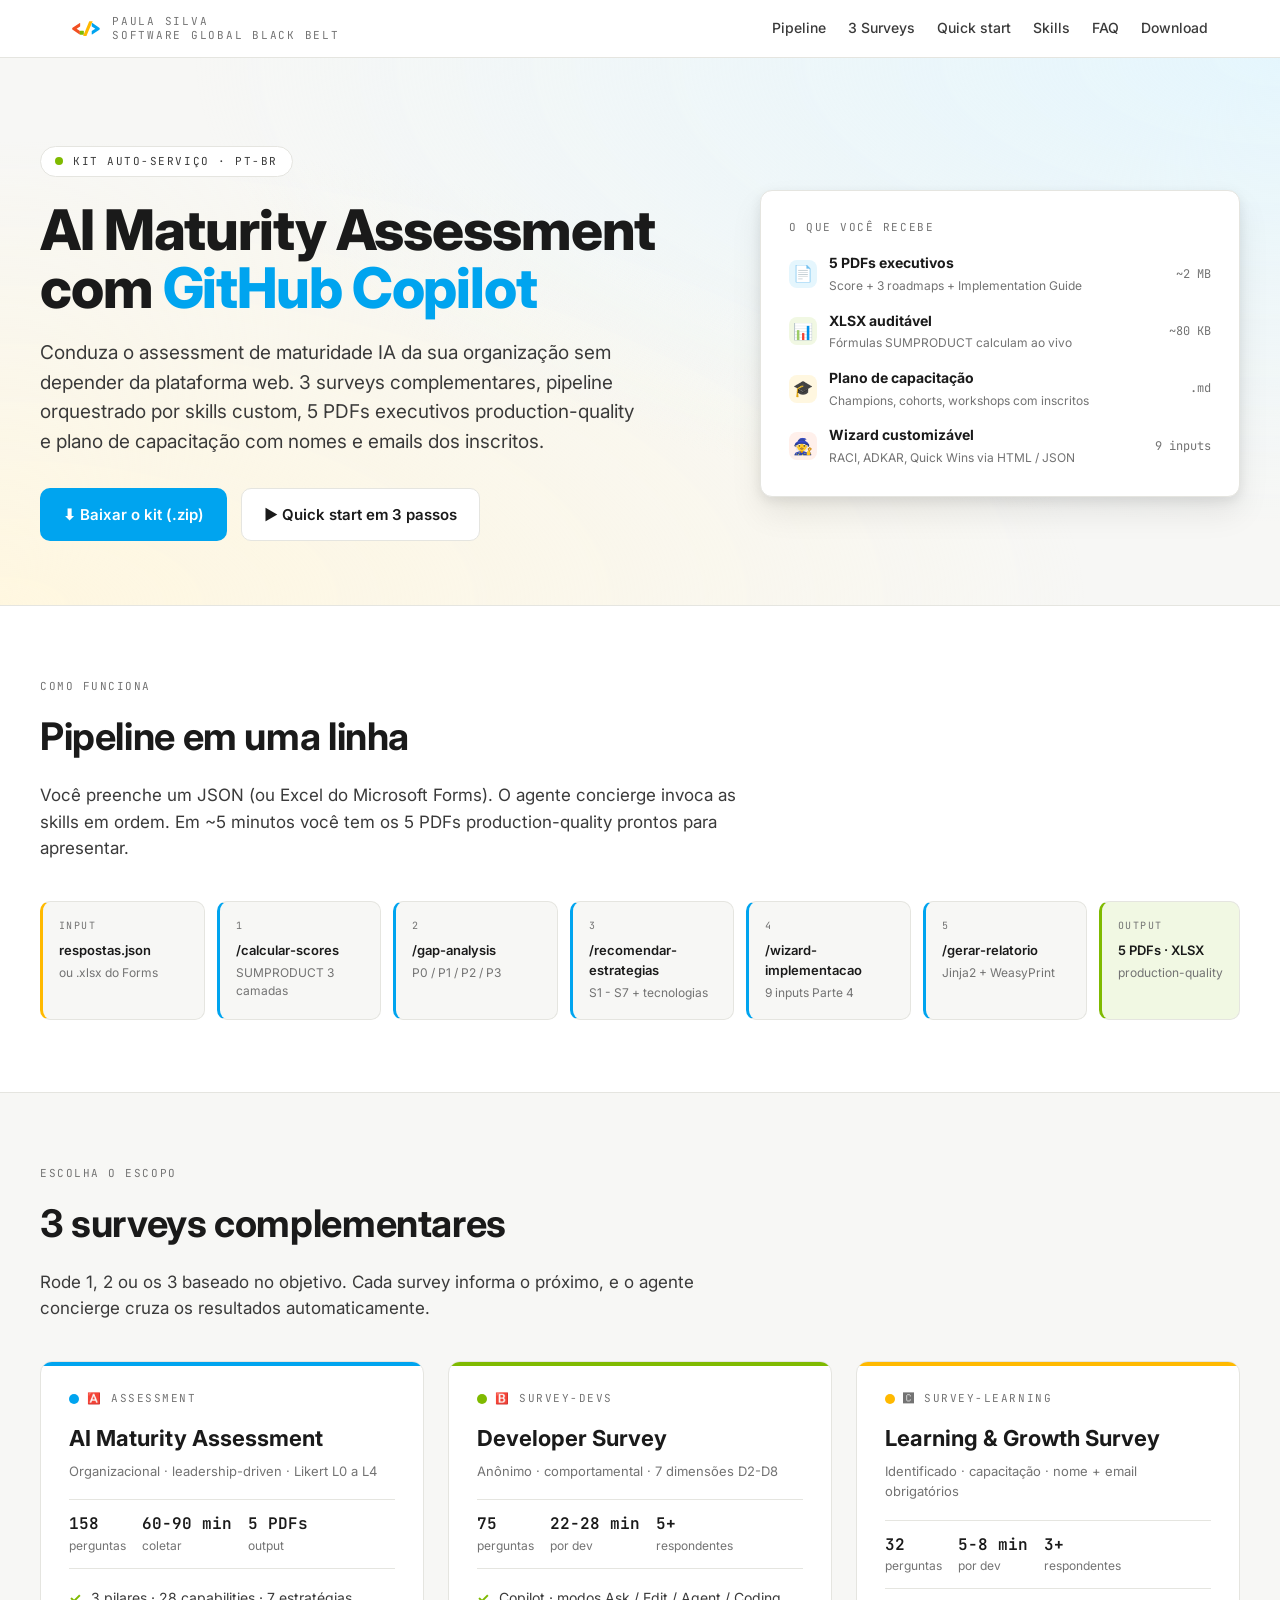
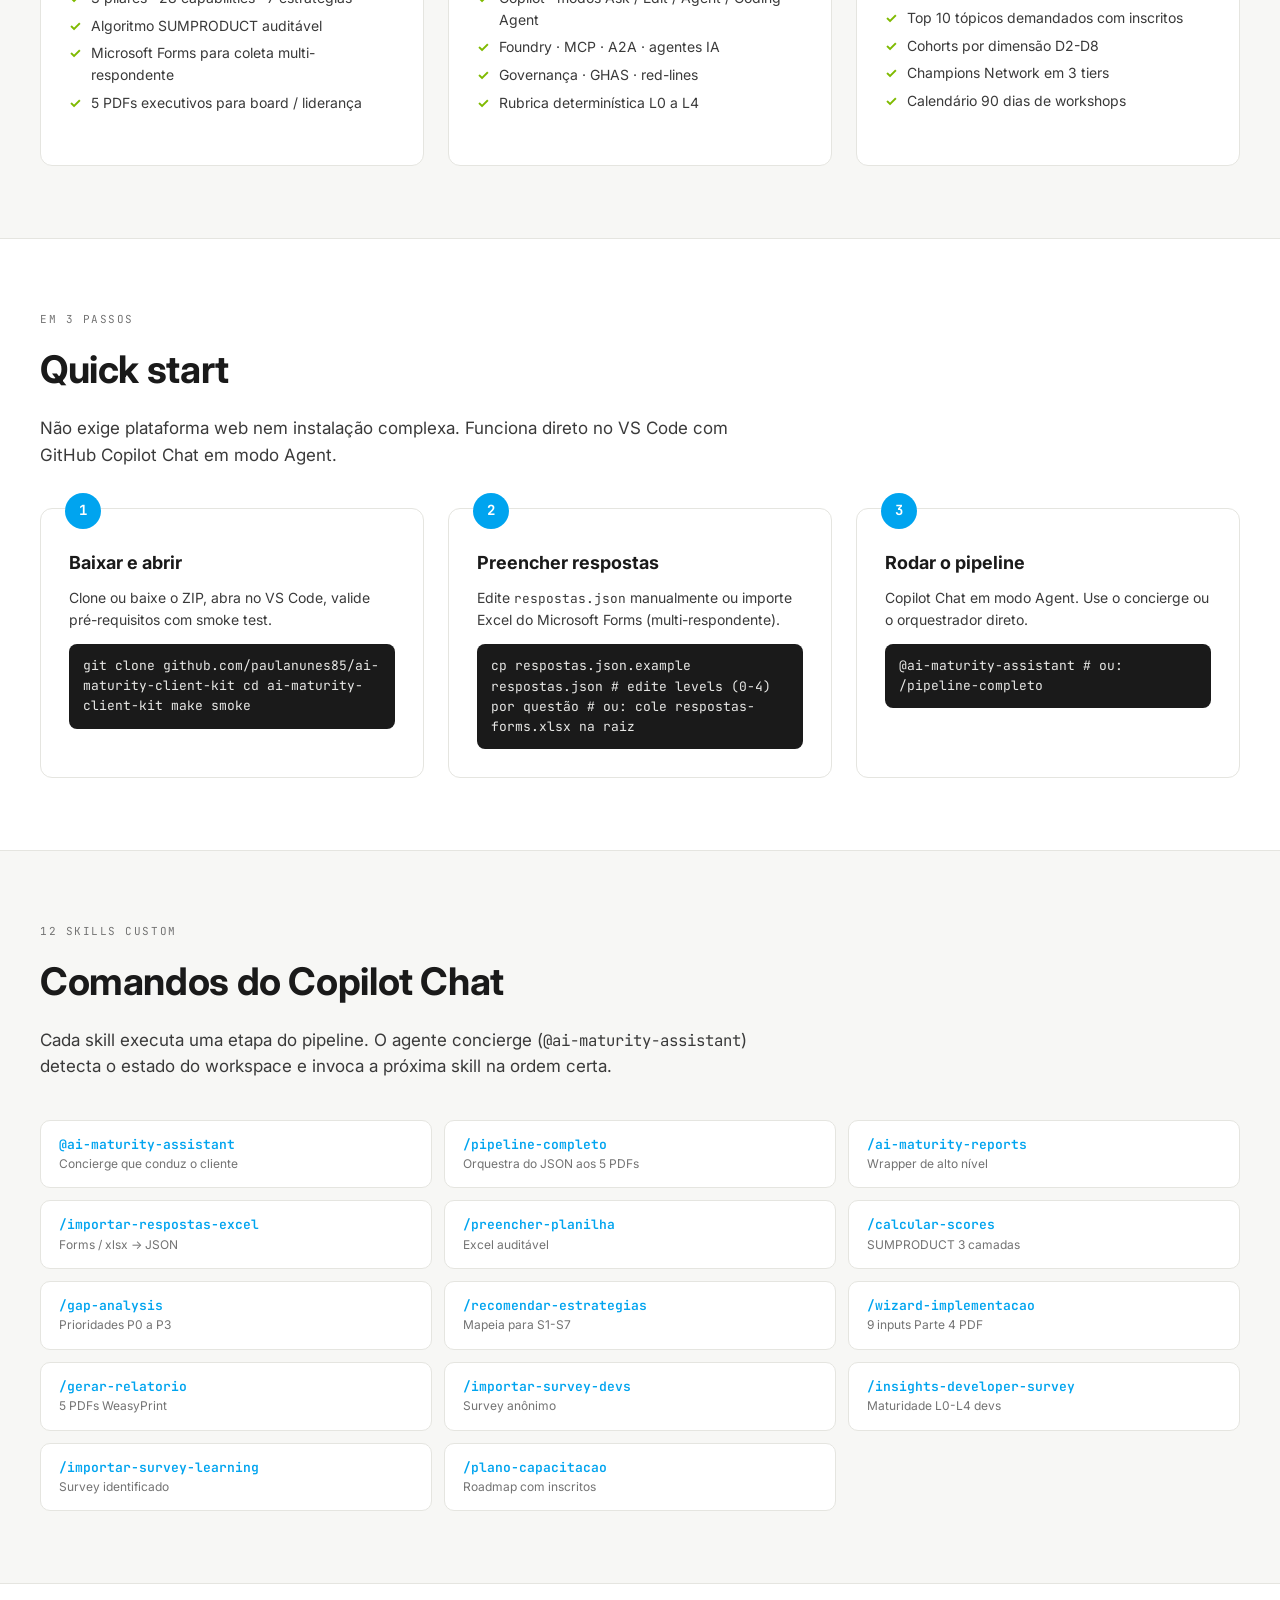
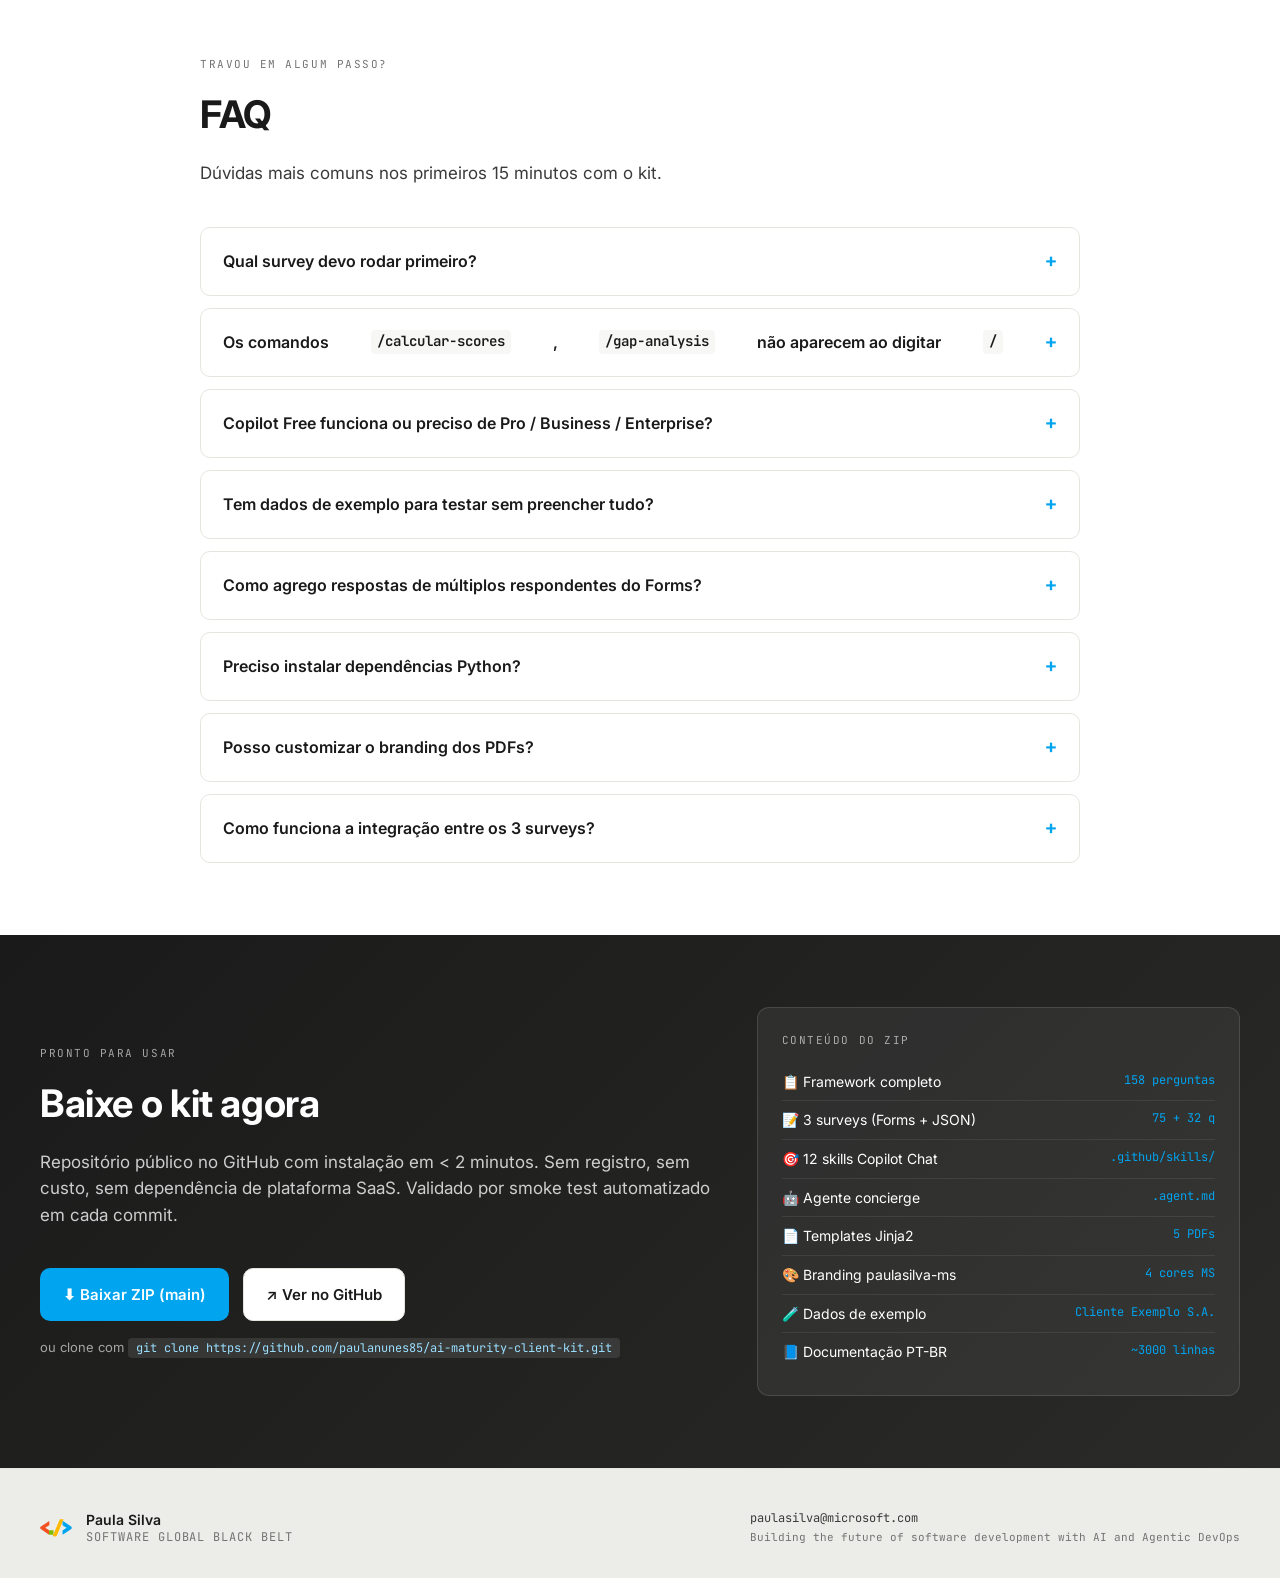
==== docs/index.html @ ff049398 "Add styles for the AI Maturity Assessment mini-site using Microsoft color palette" ====
<!DOCTYPE html>
<html lang="pt-BR">
<head>
<meta charset="UTF-8">
<meta name="viewport" content="width=device-width, initial-scale=1.0">
<title>Kit AI Maturity Assessment · Paula Silva</title>
<meta name="description" content="Kit auto-serviço para conduzir o AI Maturity Assessment com GitHub Copilot. 3 surveys complementares, 5 PDFs production-quality, plano de capacitação personalizado.">
<link rel="preconnect" href="https://fonts.googleapis.com">
<link rel="preconnect" href="https://fonts.gstatic.com" crossorigin>
<link href="https://fonts.googleapis.com/css2?family=Inter:wght@300;400;500;600;700;800;900&family=JetBrains+Mono:wght@400;500;600&display=swap" rel="stylesheet">
<link rel="stylesheet" href="styles.css">

<!-- Logo SVG for favicon (data URI) -->
<link rel="icon" type="image/svg+xml" href='data:image/svg+xml;utf8,<svg xmlns="http://www.w3.org/2000/svg" viewBox="0 0 1914 1062"><path fill="%23F25022" d="M532 131 L36 462 L13 497 L13 560 L23 582 L48 604 L521 923 L539 926 L539 699 L547 680 L314 530 L527 395 L551 371 L558 347 L558 155 L547 135 Z"/><path fill="%237FBA00" d="M551 681 L542 693 L540 700 L540 917 L546 930 L558 940 L571 943 L778 943 L788 941 L798 935 L809 910 L809 702 L807 694 L799 682 L784 674 L566 674 Z"/><path fill="%23FFB900" d="M1390 16 L1208 13 L1184 23 L1171 38 L768 1009 L768 1026 L778 1038 L957 1042 L975 1037 L995 1017 L1346 179 L1349 145 L1367 129 L1401 47 L1402 31 Z"/><path fill="%2300A4EF" d="M1369 131 L1350 149 L1349 355 L1354 369 L1385 399 L1592 528 L1373 667 L1354 688 L1349 703 L1349 907 L1361 924 L1377 926 L1871 595 L1893 563 L1894 501 L1885 477 L1863 456 L1398 142 Z"/></svg>'>
</head>
<body>

<!-- ============================ Chrome bar -->
<div class="chrome">
  <div class="chrome__inner">
    <div class="chrome__brand">
      <svg viewBox="0 0 1914 1062" xmlns="http://www.w3.org/2000/svg" role="img" aria-label="paulasilva">
        <title>paulasilva</title>
        <path fill="#F25022" d="M532 131 L36 462 L13 497 L13 560 L23 582 L48 604 L521 923 L539 926 L539 699 L547 680 L314 530 L527 395 L551 371 L558 347 L558 155 L547 135 Z"/>
        <path fill="#7FBA00" d="M551 681 L542 693 L540 700 L540 917 L546 930 L558 940 L571 943 L778 943 L788 941 L798 935 L809 910 L809 702 L807 694 L799 682 L784 674 L566 674 Z"/>
        <path fill="#FFB900" d="M1390 16 L1208 13 L1184 23 L1171 38 L768 1009 L768 1026 L778 1038 L957 1042 L975 1037 L995 1017 L1346 179 L1349 145 L1367 129 L1401 47 L1402 31 Z"/>
        <path fill="#00A4EF" d="M1369 131 L1350 149 L1349 355 L1354 369 L1385 399 L1592 528 L1373 667 L1354 688 L1349 703 L1349 907 L1361 924 L1377 926 L1871 595 L1893 563 L1894 501 L1885 477 L1863 456 L1398 142 Z"/>
      </svg>
      <div class="chrome__brand-text">
        Paula Silva<br>Software Global Black Belt
      </div>
    </div>
    <nav class="chrome__nav">
      <a href="#pipeline">Pipeline</a>
      <a href="#surveys">3 Surveys</a>
      <a href="#quickstart">Quick start</a>
      <a href="#skills">Skills</a>
      <a href="#faq">FAQ</a>
      <a href="#download">Download</a>
    </nav>
  </div>
</div>

<!-- ============================ Hero -->
<section class="hero">
  <div class="hero__inner">
    <div>
      <div class="hero__eyebrow">
        <span class="hero__eyebrow-dot"></span>
        Kit auto-serviço · PT-BR
      </div>
      <h1 class="hero__title">
        AI Maturity Assessment com <span class="accent">GitHub Copilot</span>
      </h1>
      <p class="hero__lede">
        Conduza o assessment de maturidade IA da sua organização sem depender da plataforma web.
        3 surveys complementares, pipeline orquestrado por skills custom, 5 PDFs executivos production-quality
        e plano de capacitação com nomes e emails dos inscritos.
      </p>
      <div class="hero__ctas">
        <a class="btn btn--primary" href="#download">
          ⬇ Baixar o kit (.zip)
        </a>
        <a class="btn btn--secondary" href="#quickstart">
          ▶ Quick start em 3 passos
        </a>
      </div>
    </div>

    <aside class="hero__card">
      <div class="hero__card-title">O que você recebe</div>
      <div class="hero__card-rows">
        <div class="hero__card-row">
          <div class="hero__card-icon hero__card-icon--blue">📄</div>
          <div><strong>5 PDFs executivos</strong><br><span style="color:var(--ink-3);font-size:12px">Score + 3 roadmaps + Implementation Guide</span></div>
          <span class="hero__card-num">~2 MB</span>
        </div>
        <div class="hero__card-row">
          <div class="hero__card-icon hero__card-icon--green">📊</div>
          <div><strong>XLSX auditável</strong><br><span style="color:var(--ink-3);font-size:12px">Fórmulas SUMPRODUCT calculam ao vivo</span></div>
          <span class="hero__card-num">~80 KB</span>
        </div>
        <div class="hero__card-row">
          <div class="hero__card-icon hero__card-icon--yellow">🎓</div>
          <div><strong>Plano de capacitação</strong><br><span style="color:var(--ink-3);font-size:12px">Champions, cohorts, workshops com inscritos</span></div>
          <span class="hero__card-num">.md</span>
        </div>
        <div class="hero__card-row">
          <div class="hero__card-icon hero__card-icon--red">🧙</div>
          <div><strong>Wizard customizável</strong><br><span style="color:var(--ink-3);font-size:12px">RACI, ADKAR, Quick Wins via HTML / JSON</span></div>
          <span class="hero__card-num">9 inputs</span>
        </div>
      </div>
    </aside>
  </div>
</section>

<!-- ============================ Pipeline -->
<section class="pipeline" id="pipeline">
  <div class="container">
    <div class="section__eyebrow">Como funciona</div>
    <h2 class="section__title">Pipeline em uma linha</h2>
    <p class="section__lede">
      Você preenche um JSON (ou Excel do Microsoft Forms). O agente concierge invoca as skills em ordem.
      Em ~5 minutos você tem os 5 PDFs production-quality prontos para apresentar.
    </p>
    <div class="pipeline__chain">
      <div class="pipe-step pipe-step--in">
        <div class="pipe-step__num">INPUT</div>
        <div class="pipe-step__name">respostas.json</div>
        <div class="pipe-step__hint">ou .xlsx do Forms</div>
      </div>
      <div class="pipe-step pipe-step--core">
        <div class="pipe-step__num">1</div>
        <div class="pipe-step__name">/calcular-scores</div>
        <div class="pipe-step__hint">SUMPRODUCT 3 camadas</div>
      </div>
      <div class="pipe-step pipe-step--core">
        <div class="pipe-step__num">2</div>
        <div class="pipe-step__name">/gap-analysis</div>
        <div class="pipe-step__hint">P0 / P1 / P2 / P3</div>
      </div>
      <div class="pipe-step pipe-step--core">
        <div class="pipe-step__num">3</div>
        <div class="pipe-step__name">/recomendar-estrategias</div>
        <div class="pipe-step__hint">S1 - S7 + tecnologias</div>
      </div>
      <div class="pipe-step pipe-step--core">
        <div class="pipe-step__num">4</div>
        <div class="pipe-step__name">/wizard-implementacao</div>
        <div class="pipe-step__hint">9 inputs Parte 4</div>
      </div>
      <div class="pipe-step pipe-step--core">
        <div class="pipe-step__num">5</div>
        <div class="pipe-step__name">/gerar-relatorio</div>
        <div class="pipe-step__hint">Jinja2 + WeasyPrint</div>
      </div>
      <div class="pipe-step pipe-step--out">
        <div class="pipe-step__num">OUTPUT</div>
        <div class="pipe-step__name">5 PDFs · XLSX</div>
        <div class="pipe-step__hint">production-quality</div>
      </div>
    </div>
  </div>
</section>

<!-- ============================ 3 Surveys -->
<section id="surveys">
  <div class="container">
    <div class="section__eyebrow">Escolha o escopo</div>
    <h2 class="section__title">3 surveys complementares</h2>
    <p class="section__lede">
      Rode 1, 2 ou os 3 baseado no objetivo. Cada survey informa o próximo,
      e o agente concierge cruza os resultados automaticamente.
    </p>
    <div class="cards">

      <article class="card card--a">
        <div class="card__badge"><span class="card__badge-dot"></span>🅰️ ASSESSMENT</div>
        <h3 class="card__title">AI Maturity Assessment</h3>
        <div class="card__subtitle">Organizacional · leadership-driven · Likert L0 a L4</div>
        <div class="card__meta">
          <div><strong>158</strong>perguntas</div>
          <div><strong>60-90 min</strong>coletar</div>
          <div><strong>5 PDFs</strong>output</div>
        </div>
        <ul class="card__list">
          <li>3 pilares · 28 capabilities · 7 estratégias</li>
          <li>Algoritmo SUMPRODUCT auditável</li>
          <li>Microsoft Forms para coleta multi-respondente</li>
          <li>5 PDFs executivos para board / liderança</li>
        </ul>
      </article>

      <article class="card card--b">
        <div class="card__badge"><span class="card__badge-dot"></span>🅱️ SURVEY-DEVS</div>
        <h3 class="card__title">Developer Survey</h3>
        <div class="card__subtitle">Anônimo · comportamental · 7 dimensões D2-D8</div>
        <div class="card__meta">
          <div><strong>75</strong>perguntas</div>
          <div><strong>22-28 min</strong>por dev</div>
          <div><strong>5+</strong>respondentes</div>
        </div>
        <ul class="card__list">
          <li>Copilot · modos Ask / Edit / Agent / Coding Agent</li>
          <li>Foundry · MCP · A2A · agentes IA</li>
          <li>Governança · GHAS · red-lines</li>
          <li>Rubrica determinística L0 a L4</li>
        </ul>
      </article>

      <article class="card card--c">
        <div class="card__badge"><span class="card__badge-dot"></span>🅲 SURVEY-LEARNING</div>
        <h3 class="card__title">Learning & Growth Survey</h3>
        <div class="card__subtitle">Identificado · capacitação · nome + email obrigatórios</div>
        <div class="card__meta">
          <div><strong>32</strong>perguntas</div>
          <div><strong>5-8 min</strong>por dev</div>
          <div><strong>3+</strong>respondentes</div>
        </div>
        <ul class="card__list">
          <li>Top 10 tópicos demandados com inscritos</li>
          <li>Cohorts por dimensão D2-D8</li>
          <li>Champions Network em 3 tiers</li>
          <li>Calendário 90 dias de workshops</li>
        </ul>
      </article>

    </div>
  </div>
</section>

<!-- ============================ Quick Start -->
<section id="quickstart" style="background: var(--paper); border-top: 1px solid var(--rule); border-bottom: 1px solid var(--rule);">
  <div class="container">
    <div class="section__eyebrow">Em 3 passos</div>
    <h2 class="section__title">Quick start</h2>
    <p class="section__lede">
      Não exige plataforma web nem instalação complexa. Funciona direto no VS Code com GitHub Copilot Chat em modo Agent.
    </p>
    <div class="steps">
      <div class="step">
        <div class="step__num">1</div>
        <h3 class="step__title">Baixar e abrir</h3>
        <p class="step__body">Clone ou baixe o ZIP, abra no VS Code, valide pré-requisitos com smoke test.</p>
        <code class="step__cmd">git clone github.com/paulanunes85/ai-maturity-client-kit
cd ai-maturity-client-kit
make smoke</code>
      </div>
      <div class="step">
        <div class="step__num">2</div>
        <h3 class="step__title">Preencher respostas</h3>
        <p class="step__body">Edite <code>respostas.json</code> manualmente ou importe Excel do Microsoft Forms (multi-respondente).</p>
        <code class="step__cmd">cp respostas.json.example respostas.json
# edite levels (0-4) por questão
# ou: cole respostas-forms.xlsx na raiz</code>
      </div>
      <div class="step">
        <div class="step__num">3</div>
        <h3 class="step__title">Rodar o pipeline</h3>
        <p class="step__body">Copilot Chat em modo Agent. Use o concierge ou o orquestrador direto.</p>
        <code class="step__cmd">@ai-maturity-assistant
# ou:
/pipeline-completo</code>
      </div>
    </div>
  </div>
</section>

<!-- ============================ Skills -->
<section id="skills">
  <div class="container">
    <div class="section__eyebrow">12 skills custom</div>
    <h2 class="section__title">Comandos do Copilot Chat</h2>
    <p class="section__lede">
      Cada skill executa uma etapa do pipeline. O agente concierge (<code>@ai-maturity-assistant</code>)
      detecta o estado do workspace e invoca a próxima skill na ordem certa.
    </p>
    <div class="skills-grid">
      <div class="skill-pill"><div><div class="skill-pill__cmd">@ai-maturity-assistant</div><div class="skill-pill__desc">Concierge que conduz o cliente</div></div></div>
      <div class="skill-pill"><div><div class="skill-pill__cmd">/pipeline-completo</div><div class="skill-pill__desc">Orquestra do JSON aos 5 PDFs</div></div></div>
      <div class="skill-pill"><div><div class="skill-pill__cmd">/ai-maturity-reports</div><div class="skill-pill__desc">Wrapper de alto nível</div></div></div>
      <div class="skill-pill"><div><div class="skill-pill__cmd">/importar-respostas-excel</div><div class="skill-pill__desc">Forms / xlsx → JSON</div></div></div>
      <div class="skill-pill"><div><div class="skill-pill__cmd">/preencher-planilha</div><div class="skill-pill__desc">Excel auditável</div></div></div>
      <div class="skill-pill"><div><div class="skill-pill__cmd">/calcular-scores</div><div class="skill-pill__desc">SUMPRODUCT 3 camadas</div></div></div>
      <div class="skill-pill"><div><div class="skill-pill__cmd">/gap-analysis</div><div class="skill-pill__desc">Prioridades P0 a P3</div></div></div>
      <div class="skill-pill"><div><div class="skill-pill__cmd">/recomendar-estrategias</div><div class="skill-pill__desc">Mapeia para S1-S7</div></div></div>
      <div class="skill-pill"><div><div class="skill-pill__cmd">/wizard-implementacao</div><div class="skill-pill__desc">9 inputs Parte 4 PDF</div></div></div>
      <div class="skill-pill"><div><div class="skill-pill__cmd">/gerar-relatorio</div><div class="skill-pill__desc">5 PDFs WeasyPrint</div></div></div>
      <div class="skill-pill"><div><div class="skill-pill__cmd">/importar-survey-devs</div><div class="skill-pill__desc">Survey anônimo</div></div></div>
      <div class="skill-pill"><div><div class="skill-pill__cmd">/insights-developer-survey</div><div class="skill-pill__desc">Maturidade L0-L4 devs</div></div></div>
      <div class="skill-pill"><div><div class="skill-pill__cmd">/importar-survey-learning</div><div class="skill-pill__desc">Survey identificado</div></div></div>
      <div class="skill-pill"><div><div class="skill-pill__cmd">/plano-capacitacao</div><div class="skill-pill__desc">Roadmap com inscritos</div></div></div>
    </div>
  </div>
</section>

<!-- ============================ FAQ -->
<section id="faq" style="background: var(--paper); border-top: 1px solid var(--rule);">
  <div class="container" style="max-width: 880px;">
    <div class="section__eyebrow">Travou em algum passo?</div>
    <h2 class="section__title">FAQ</h2>
    <p class="section__lede">Dúvidas mais comuns nos primeiros 15 minutos com o kit.</p>
    <div class="faq">

      <details class="faq__item">
        <summary>Qual survey devo rodar primeiro?</summary>
        <p>Para consultoria séria, rode os 3 nessa ordem: <strong>Developer Survey</strong> (anônimo) → <strong>Learning Survey</strong> (identificado) → <strong>Assessment principal</strong> (liderança avalia informada). Para baseline rápido apenas do board, rode só o Assessment principal. O agente <code>@ai-maturity-assistant</code> te guia na escolha.</p>
      </details>

      <details class="faq__item">
        <summary>Os comandos <code>/calcular-scores</code>, <code>/gap-analysis</code> não aparecem ao digitar <code>/</code></summary>
        <p>Copilot Chat precisa estar em <strong>modo Agent</strong>. Clique no dropdown ao lado do ícone do Copilot e escolha <strong>Agent</strong>. Se ainda não aparecer, recarregue a janela do VS Code (<code>Cmd/Ctrl+Shift+P</code> → "Developer: Reload Window").</p>
      </details>

      <details class="faq__item">
        <summary>Copilot Free funciona ou preciso de Pro / Business / Enterprise?</summary>
        <p>Skills custom funcionam no Free com limites de mensagens. Para o fluxo completo (158 perguntas + 5 PDFs + cross-survey) recomendamos <strong>Copilot Pro, Business ou Enterprise</strong>. Confirme com sua org se há restrições de skills custom em planos enterprise.</p>
      </details>

      <details class="faq__item">
        <summary>Tem dados de exemplo para testar sem preencher tudo?</summary>
        <p>Sim. O kit vem com <code>respostas.json.example</code> (Cliente Exemplo S.A., 46 respostas mockadas) e respondentes mock para os 2 surveys. Rode <code>cp respostas.json.example respostas.json</code> e depois <code>/pipeline-completo</code> para ver o output completo em ~3 minutos.</p>
      </details>

      <details class="faq__item">
        <summary>Como agrego respostas de múltiplos respondentes do Forms?</summary>
        <p>A skill <code>/importar-respostas-excel</code> faz <strong>média automática</strong> por questão quando o Excel tem múltiplas linhas. Mesmo comportamento da plataforma web. Mínimo recomendado: 3 respondentes para o assessment principal, 5 para o Developer Survey.</p>
      </details>

      <details class="faq__item">
        <summary>Preciso instalar dependências Python?</summary>
        <p>Sim, apenas 3: <code>jinja2</code>, <code>weasyprint</code> e <code>openpyxl</code>. Rode <code>make install-deps</code> ou <code>pip install jinja2 weasyprint openpyxl</code>. No macOS o WeasyPrint precisa de <code>brew install pango</code>; no Linux/WSL, do pacote <code>libpango-1.0-0</code>.</p>
      </details>

      <details class="faq__item">
        <summary>Posso customizar o branding dos PDFs?</summary>
        <p>O kit usa a identidade <strong>paulasilva-ms</strong> (paleta Microsoft 4 cores). Para customizar: edite <code>relatorios/scripts/branding.py</code> com suas constantes (cor primária, autor, contato, tagline) e re-renderize. Os 5 templates Jinja2 em <code>relatorios/templates/</code> consomem essas variáveis automaticamente.</p>
      </details>

      <details class="faq__item">
        <summary>Como funciona a integração entre os 3 surveys?</summary>
        <p>Cada survey output alimenta o próximo: o <strong>Learning Survey</strong> gera um plano que o <strong>wizard auto-fill (modo D)</strong> usa para popular 6 dos 9 inputs do Implementation Guide. O <strong>Developer Survey</strong> calcula maturidade real por dimensão, que pode ser cruzada com a maturidade declarada da liderança no PDF de Score Justification.</p>
      </details>

    </div>
  </div>
</section>

<!-- ============================ Download -->
<section class="download" id="download">
  <div class="container">
    <div class="download__inner">
      <div>
        <div class="section__eyebrow">Pronto para usar</div>
        <h2 class="section__title">Baixe o kit agora</h2>
        <p class="section__lede">
          Repositório público no GitHub com instalação em &lt; 2 minutos. Sem registro, sem custo,
          sem dependência de plataforma SaaS. Validado por smoke test automatizado em cada commit.
        </p>
        <div class="download__cta">
          <a class="btn btn--primary" href="https://github.com/paulanunes85/ai-maturity-client-kit/archive/refs/heads/main.zip">
            ⬇ Baixar ZIP (main)
          </a>
          <a class="btn btn--secondary" href="https://github.com/paulanunes85/ai-maturity-client-kit" style="margin-left: 10px;">
            ↗ Ver no GitHub
          </a>
        </div>
        <p class="download__hint">
          ou clone com <code style="background:rgba(255,255,255,0.1);padding:2px 8px;border-radius:4px;color:#9adfff">git clone https://github.com/paulanunes85/ai-maturity-client-kit.git</code>
        </p>
      </div>

      <div class="download__panel">
        <div class="download__panel-title">Conteúdo do ZIP</div>
        <ul>
          <li>📋 Framework completo<code>158 perguntas</code></li>
          <li>📝 3 surveys (Forms + JSON)<code>75 + 32 q</code></li>
          <li>🎯 12 skills Copilot Chat<code>.github/skills/</code></li>
          <li>🤖 Agente concierge<code>.agent.md</code></li>
          <li>📄 Templates Jinja2<code>5 PDFs</code></li>
          <li>🎨 Branding paulasilva-ms<code>4 cores MS</code></li>
          <li>🧪 Dados de exemplo<code>Cliente Exemplo S.A.</code></li>
          <li>📘 Documentação PT-BR<code>~3000 linhas</code></li>
        </ul>
      </div>
    </div>
  </div>
</section>

<!-- ============================ Footer -->
<footer class="footer">
  <div class="footer__inner">
    <div class="footer__sig">
      <svg viewBox="0 0 1914 1062" xmlns="http://www.w3.org/2000/svg">
        <path fill="#F25022" d="M532 131 L36 462 L13 497 L13 560 L23 582 L48 604 L521 923 L539 926 L539 699 L547 680 L314 530 L527 395 L551 371 L558 347 L558 155 L547 135 Z"/>
        <path fill="#7FBA00" d="M551 681 L542 693 L540 700 L540 917 L546 930 L558 940 L571 943 L778 943 L788 941 L798 935 L809 910 L809 702 L807 694 L799 682 L784 674 L566 674 Z"/>
        <path fill="#FFB900" d="M1390 16 L1208 13 L1184 23 L1171 38 L768 1009 L768 1026 L778 1038 L957 1042 L975 1037 L995 1017 L1346 179 L1349 145 L1367 129 L1401 47 L1402 31 Z"/>
        <path fill="#00A4EF" d="M1369 131 L1350 149 L1349 355 L1354 369 L1385 399 L1592 528 L1373 667 L1354 688 L1349 703 L1349 907 L1361 924 L1377 926 L1871 595 L1893 563 L1894 501 L1885 477 L1863 456 L1398 142 Z"/>
      </svg>
      <div class="footer__sig-text">
        <div class="footer__sig-name">Paula Silva</div>
        <div class="footer__sig-role">Software Global Black Belt</div>
      </div>
    </div>
    <div class="footer__contact">
      <a href="mailto:paulasilva@microsoft.com">paulasilva@microsoft.com</a><br>
      <span style="font-size:11px">Building the future of software development with AI and Agentic DevOps</span>
    </div>
  </div>
</footer>

</body>
</html>
---- docs/styles.css ----
/* ============================================================
   Mini-site do Kit AI Maturity Assessment
   Identidade visual paulasilva-ms (Microsoft 4-color palette)
   ============================================================ */

:root {
  /* Microsoft logo palette */
  --c-red:    #F25022;
  --c-green:  #7FBA00;
  --c-blue:   #00A4EF;
  --c-yellow: #FFB900;

  --c-red-50:    #FFF0EB;
  --c-green-50:  #F1F8E3;
  --c-blue-50:   #E5F6FD;
  --c-yellow-50: #FFF7E0;

  /* Neutrals */
  --ink:    #1A1A1A;
  --ink-2:  #3A3A3A;
  --ink-3:  #737373;
  --paper:  #FFFFFF;
  --bg:     #F7F7F5;
  --bg-alt: #ECECE8;
  --rule:   #E5E5E0;

  --font-sans: 'Inter', -apple-system, BlinkMacSystemFont, Helvetica, sans-serif;
  --font-mono: 'JetBrains Mono', ui-monospace, SFMono-Regular, Menlo, monospace;

  --radius: 12px;
  --shadow: 0 1px 3px rgba(0,0,0,0.06), 0 4px 16px rgba(0,0,0,0.05);
  --shadow-lg: 0 4px 12px rgba(0,0,0,0.08), 0 16px 32px rgba(0,0,0,0.08);
}

@media (prefers-color-scheme: dark) {
  :root {
    --ink:    #F0F0F0;
    --ink-2:  #C7C7C2;
    --ink-3:  #A8A8A4;
    --paper:  #1C1C1A;
    --bg:     #141414;
    --bg-alt: #242420;
    --rule:   #2E2E2A;
  }
}

* { box-sizing: border-box; margin: 0; padding: 0; }

html { scroll-behavior: smooth; }

body {
  font-family: var(--font-sans);
  font-size: 16px;
  line-height: 1.55;
  color: var(--ink);
  background: var(--bg);
  -webkit-font-smoothing: antialiased;
}

a {
  color: var(--c-blue);
  text-decoration: none;
  transition: color 0.15s;
}
a:hover { color: var(--ink); }

code, pre {
  font-family: var(--font-mono);
  font-size: 0.92em;
}

/* ================================ Chrome bar */
.chrome {
  position: sticky;
  top: 0;
  z-index: 50;
  background: rgba(255,255,255,0.92);
  backdrop-filter: saturate(180%) blur(12px);
  -webkit-backdrop-filter: saturate(180%) blur(12px);
  border-bottom: 1px solid var(--rule);
}
@media (prefers-color-scheme: dark) {
  .chrome { background: rgba(28,28,26,0.92); }
}

.chrome__inner {
  max-width: 1200px;
  margin: 0 auto;
  padding: 14px 32px;
  display: flex;
  align-items: center;
  gap: 24px;
}

.chrome__brand {
  display: flex;
  align-items: center;
  gap: 12px;
}
.chrome__brand svg { width: 28px; height: auto; flex-shrink: 0; }
.chrome__brand-text {
  font-family: var(--font-mono);
  font-size: 11px;
  letter-spacing: 0.16em;
  text-transform: uppercase;
  color: var(--ink-3);
  line-height: 1.3;
}

.chrome__nav {
  margin-left: auto;
  display: flex;
  gap: 22px;
  font-size: 14px;
  font-weight: 500;
}
.chrome__nav a {
  color: var(--ink-2);
}
.chrome__nav a:hover { color: var(--c-blue); }

@media (max-width: 720px) {
  .chrome__nav { display: none; }
  .chrome__brand-text { font-size: 10px; }
}

/* ================================ Hero */
.hero {
  padding: 88px 32px 64px;
  background: radial-gradient(ellipse at top right, var(--c-blue-50) 0%, transparent 60%),
              radial-gradient(ellipse at bottom left, var(--c-yellow-50) 0%, transparent 60%),
              var(--bg);
}
.hero__inner {
  max-width: 1200px;
  margin: 0 auto;
  display: grid;
  grid-template-columns: 1.4fr 1fr;
  gap: 48px;
  align-items: center;
}
@media (max-width: 900px) {
  .hero__inner { grid-template-columns: 1fr; gap: 32px; }
  .hero { padding: 48px 24px 40px; }
}

.hero__eyebrow {
  display: inline-flex;
  align-items: center;
  gap: 10px;
  padding: 6px 14px;
  border-radius: 999px;
  background: var(--paper);
  border: 1px solid var(--rule);
  font-family: var(--font-mono);
  font-size: 11px;
  letter-spacing: 0.14em;
  text-transform: uppercase;
  color: var(--ink-2);
  margin-bottom: 24px;
}
.hero__eyebrow-dot {
  width: 8px; height: 8px; border-radius: 50%;
  background: var(--c-green);
}

.hero__title {
  font-size: clamp(34px, 5vw, 56px);
  font-weight: 800;
  line-height: 1.05;
  letter-spacing: -0.02em;
  margin-bottom: 20px;
}
.hero__title .accent { color: var(--c-blue); }

.hero__lede {
  font-size: 19px;
  line-height: 1.55;
  color: var(--ink-2);
  margin-bottom: 32px;
  max-width: 600px;
}

.hero__ctas { display: flex; gap: 14px; flex-wrap: wrap; }

.btn {
  display: inline-flex;
  align-items: center;
  gap: 10px;
  padding: 14px 22px;
  border-radius: 10px;
  font-weight: 600;
  font-size: 15px;
  border: 1px solid transparent;
  cursor: pointer;
  transition: transform 0.12s, box-shadow 0.12s;
  text-decoration: none;
}
.btn:hover { transform: translateY(-1px); box-shadow: var(--shadow); }
.btn--primary {
  background: var(--c-blue);
  color: white;
}
.btn--primary:hover { background: var(--ink); color: white; }
.btn--secondary {
  background: var(--paper);
  color: var(--ink);
  border-color: var(--rule);
}
.btn--secondary:hover { color: var(--c-blue); }

.hero__card {
  background: var(--paper);
  border: 1px solid var(--rule);
  border-radius: var(--radius);
  padding: 28px;
  box-shadow: var(--shadow-lg);
}
.hero__card-title {
  font-family: var(--font-mono);
  font-size: 11px;
  letter-spacing: 0.14em;
  text-transform: uppercase;
  color: var(--ink-3);
  margin-bottom: 16px;
}
.hero__card-rows { display: grid; gap: 14px; }
.hero__card-row {
  display: grid;
  grid-template-columns: 28px 1fr auto;
  align-items: center;
  gap: 12px;
  font-size: 14px;
}
.hero__card-icon {
  width: 28px; height: 28px;
  display: grid; place-items: center;
  border-radius: 8px;
  font-size: 16px;
  background: var(--bg);
}
.hero__card-icon--blue   { background: var(--c-blue-50); }
.hero__card-icon--green  { background: var(--c-green-50); }
.hero__card-icon--yellow { background: var(--c-yellow-50); }
.hero__card-icon--red    { background: var(--c-red-50); }
.hero__card-num {
  font-family: var(--font-mono);
  color: var(--ink-3);
  font-size: 12px;
}

/* ================================ Sections */
section { padding: 72px 32px; }
@media (max-width: 720px) { section { padding: 48px 20px; } }

.container { max-width: 1200px; margin: 0 auto; }

.section__eyebrow {
  font-family: var(--font-mono);
  font-size: 11px;
  letter-spacing: 0.14em;
  text-transform: uppercase;
  color: var(--ink-3);
  margin-bottom: 12px;
}
.section__title {
  font-size: clamp(28px, 3.5vw, 38px);
  font-weight: 700;
  letter-spacing: -0.01em;
  margin-bottom: 16px;
}
.section__lede {
  font-size: 17px;
  color: var(--ink-2);
  max-width: 720px;
  margin-bottom: 40px;
}

/* ================================ Pipeline */
.pipeline {
  background: var(--paper);
  border-top: 1px solid var(--rule);
  border-bottom: 1px solid var(--rule);
}
.pipeline__chain {
  display: grid;
  grid-template-columns: repeat(6, 1fr) auto;
  gap: 12px;
  align-items: stretch;
  margin-top: 28px;
}
@media (max-width: 900px) {
  .pipeline__chain { grid-template-columns: 1fr 1fr; }
}
.pipe-step {
  background: var(--bg);
  border: 1px solid var(--rule);
  border-radius: 10px;
  padding: 16px;
  position: relative;
  font-size: 13px;
}
.pipe-step__num {
  font-family: var(--font-mono);
  font-size: 10px;
  letter-spacing: 0.14em;
  color: var(--ink-3);
  margin-bottom: 6px;
}
.pipe-step__name { font-weight: 600; color: var(--ink); margin-bottom: 4px; }
.pipe-step__hint { color: var(--ink-3); font-size: 12px; }
.pipe-step--in    { border-left: 3px solid var(--c-yellow); }
.pipe-step--out   { border-left: 3px solid var(--c-green); background: var(--c-green-50); }
.pipe-step--core  { border-left: 3px solid var(--c-blue); }

/* ================================ Cards (3 surveys) */
.cards {
  display: grid;
  grid-template-columns: repeat(3, 1fr);
  gap: 24px;
}
@media (max-width: 900px) { .cards { grid-template-columns: 1fr; } }

.card {
  background: var(--paper);
  border: 1px solid var(--rule);
  border-radius: var(--radius);
  padding: 28px;
  display: flex;
  flex-direction: column;
  position: relative;
  overflow: hidden;
}
.card::before {
  content: '';
  position: absolute;
  top: 0; left: 0; right: 0;
  height: 4px;
}
.card--a::before { background: var(--c-blue); }
.card--b::before { background: var(--c-green); }
.card--c::before { background: var(--c-yellow); }

.card__badge {
  display: inline-flex;
  align-items: center;
  gap: 8px;
  font-family: var(--font-mono);
  font-size: 11px;
  letter-spacing: 0.14em;
  text-transform: uppercase;
  color: var(--ink-3);
  margin-bottom: 14px;
}
.card__badge-dot {
  width: 10px; height: 10px; border-radius: 50%;
}
.card--a .card__badge-dot { background: var(--c-blue); }
.card--b .card__badge-dot { background: var(--c-green); }
.card--c .card__badge-dot { background: var(--c-yellow); }

.card__title {
  font-size: 22px;
  font-weight: 700;
  margin-bottom: 6px;
}
.card__subtitle {
  font-size: 13px;
  color: var(--ink-3);
  margin-bottom: 18px;
}
.card__meta {
  display: flex;
  gap: 16px;
  flex-wrap: wrap;
  font-size: 12px;
  color: var(--ink-3);
  padding: 12px 0;
  border-top: 1px solid var(--rule);
  border-bottom: 1px solid var(--rule);
  margin-bottom: 18px;
}
.card__meta strong { color: var(--ink); display: block; font-size: 16px; font-family: var(--font-mono); font-weight: 600; }
.card__list { font-size: 14px; color: var(--ink-2); margin-bottom: 18px; flex: 1; }
.card__list li { margin-bottom: 6px; padding-left: 22px; position: relative; list-style: none; }
.card__list li::before {
  content: '✓';
  position: absolute;
  left: 0; top: 0;
  color: var(--c-green);
  font-weight: 700;
}

/* ================================ Steps (Quick Start) */
.steps {
  display: grid;
  grid-template-columns: repeat(3, 1fr);
  gap: 24px;
  counter-reset: step;
}
@media (max-width: 900px) { .steps { grid-template-columns: 1fr; } }

.step {
  background: var(--paper);
  border: 1px solid var(--rule);
  border-radius: var(--radius);
  padding: 28px;
  position: relative;
}
.step__num {
  position: absolute;
  top: -16px; left: 24px;
  width: 36px; height: 36px;
  background: var(--c-blue);
  color: white;
  border-radius: 50%;
  display: grid;
  place-items: center;
  font-weight: 700;
  font-family: var(--font-mono);
  font-size: 14px;
}
.step__title {
  font-size: 18px;
  font-weight: 700;
  margin-bottom: 10px;
  margin-top: 12px;
}
.step__body { font-size: 14px; color: var(--ink-2); margin-bottom: 14px; }
.step__cmd {
  display: block;
  background: var(--ink);
  color: #e8e8e6;
  font-family: var(--font-mono);
  font-size: 13px;
  padding: 12px 14px;
  border-radius: 8px;
  overflow-x: auto;
}

/* ================================ Skills grid */
.skills-grid {
  display: grid;
  grid-template-columns: repeat(3, 1fr);
  gap: 12px;
}
@media (max-width: 720px) { .skills-grid { grid-template-columns: 1fr; } }

.skill-pill {
  background: var(--paper);
  border: 1px solid var(--rule);
  border-radius: 10px;
  padding: 14px 18px;
  display: flex;
  align-items: center;
  gap: 12px;
  font-size: 14px;
}
.skill-pill__cmd {
  font-family: var(--font-mono);
  color: var(--c-blue);
  font-weight: 600;
  font-size: 13px;
}
.skill-pill__desc { color: var(--ink-3); font-size: 12px; }

/* ================================ FAQ */
.faq { display: grid; gap: 12px; }
.faq__item {
  background: var(--paper);
  border: 1px solid var(--rule);
  border-radius: 10px;
  padding: 18px 22px;
}
.faq__item summary {
  cursor: pointer;
  font-weight: 600;
  color: var(--ink);
  list-style: none;
  display: flex;
  align-items: center;
  justify-content: space-between;
  gap: 16px;
}
.faq__item summary::after {
  content: '+';
  font-family: var(--font-mono);
  font-size: 20px;
  color: var(--c-blue);
  transition: transform 0.2s;
}
.faq__item[open] summary::after { content: '−'; }
.faq__item p {
  margin-top: 12px;
  color: var(--ink-2);
  font-size: 14.5px;
  line-height: 1.6;
}
.faq__item code {
  background: var(--bg);
  padding: 1px 6px;
  border-radius: 4px;
  font-size: 0.88em;
}

/* ================================ Download CTA */
.download {
  background: linear-gradient(135deg, var(--ink) 0%, #2a2a28 100%);
  color: white;
}
.download .section__eyebrow { color: rgba(255,255,255,0.6); }
.download .section__title { color: white; }
.download .section__lede { color: rgba(255,255,255,0.78); }

.download__inner {
  display: grid;
  grid-template-columns: 1.4fr 1fr;
  gap: 40px;
  align-items: center;
}
@media (max-width: 900px) { .download__inner { grid-template-columns: 1fr; } }

.download__cta .btn--primary { background: var(--c-blue); }
.download__cta .btn--primary:hover { background: var(--c-green); color: white; }
.download__hint {
  margin-top: 16px;
  font-size: 13px;
  color: rgba(255,255,255,0.6);
}

.download__panel {
  background: rgba(255,255,255,0.06);
  border: 1px solid rgba(255,255,255,0.12);
  border-radius: var(--radius);
  padding: 24px;
}
.download__panel-title {
  font-family: var(--font-mono);
  font-size: 11px;
  letter-spacing: 0.14em;
  text-transform: uppercase;
  color: rgba(255,255,255,0.6);
  margin-bottom: 14px;
}
.download__panel ul { list-style: none; }
.download__panel li {
  padding: 8px 0;
  border-bottom: 1px solid rgba(255,255,255,0.08);
  font-size: 14px;
  display: flex;
  justify-content: space-between;
  gap: 12px;
}
.download__panel li:last-child { border-bottom: 0; }
.download__panel code {
  color: var(--c-blue);
  font-size: 12px;
  background: transparent;
}

/* ================================ Footer */
.footer {
  background: var(--bg-alt);
  border-top: 1px solid var(--rule);
  padding: 40px 32px 32px;
  font-size: 14px;
}
.footer__inner {
  max-width: 1200px;
  margin: 0 auto;
  display: grid;
  grid-template-columns: 1fr auto;
  gap: 24px;
  align-items: center;
}
@media (max-width: 720px) {
  .footer__inner { grid-template-columns: 1fr; text-align: center; }
}
.footer__sig {
  display: flex;
  align-items: center;
  gap: 14px;
}
.footer__sig svg { width: 32px; height: auto; }
.footer__sig-text { line-height: 1.4; }
.footer__sig-name { font-weight: 600; color: var(--ink); }
.footer__sig-role { font-size: 12px; color: var(--ink-3); font-family: var(--font-mono); letter-spacing: 0.08em; text-transform: uppercase; }
.footer__contact { color: var(--ink-3); font-family: var(--font-mono); font-size: 12px; }
.footer__contact a { color: var(--ink-2); }
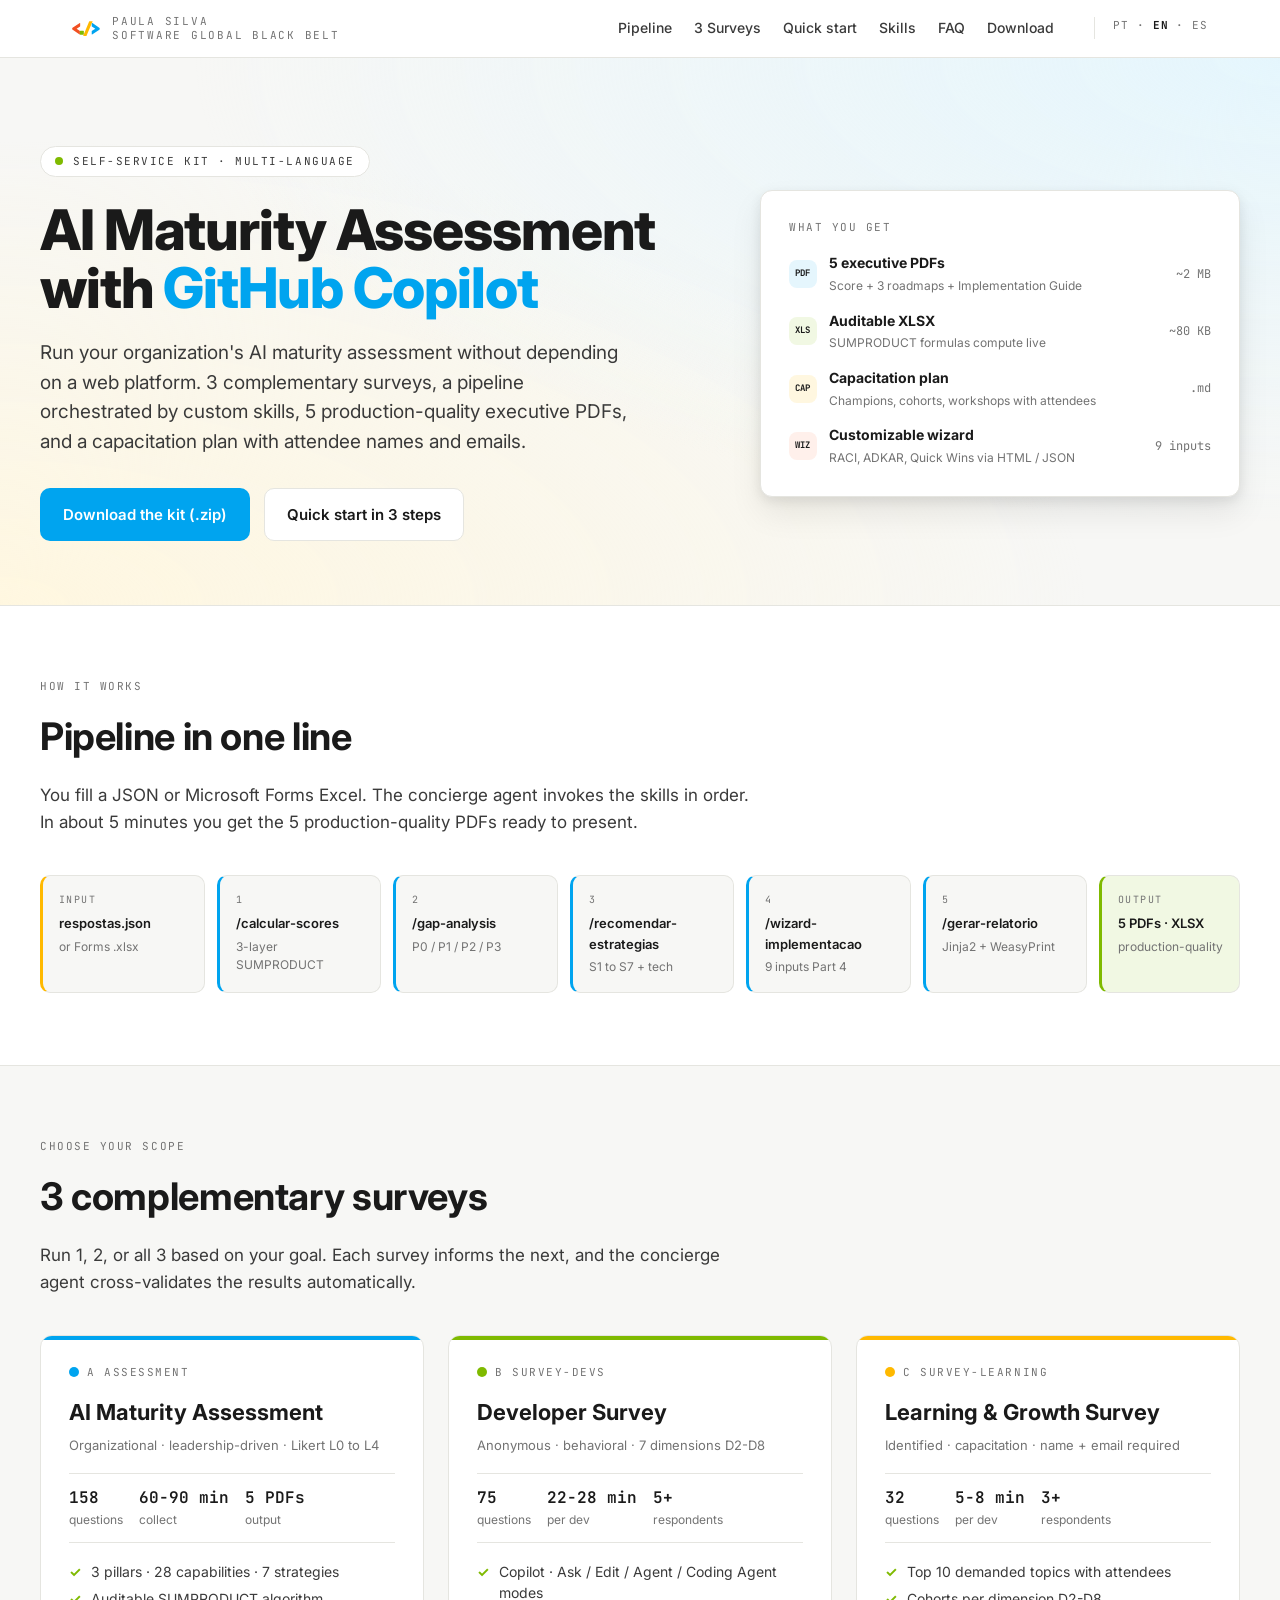
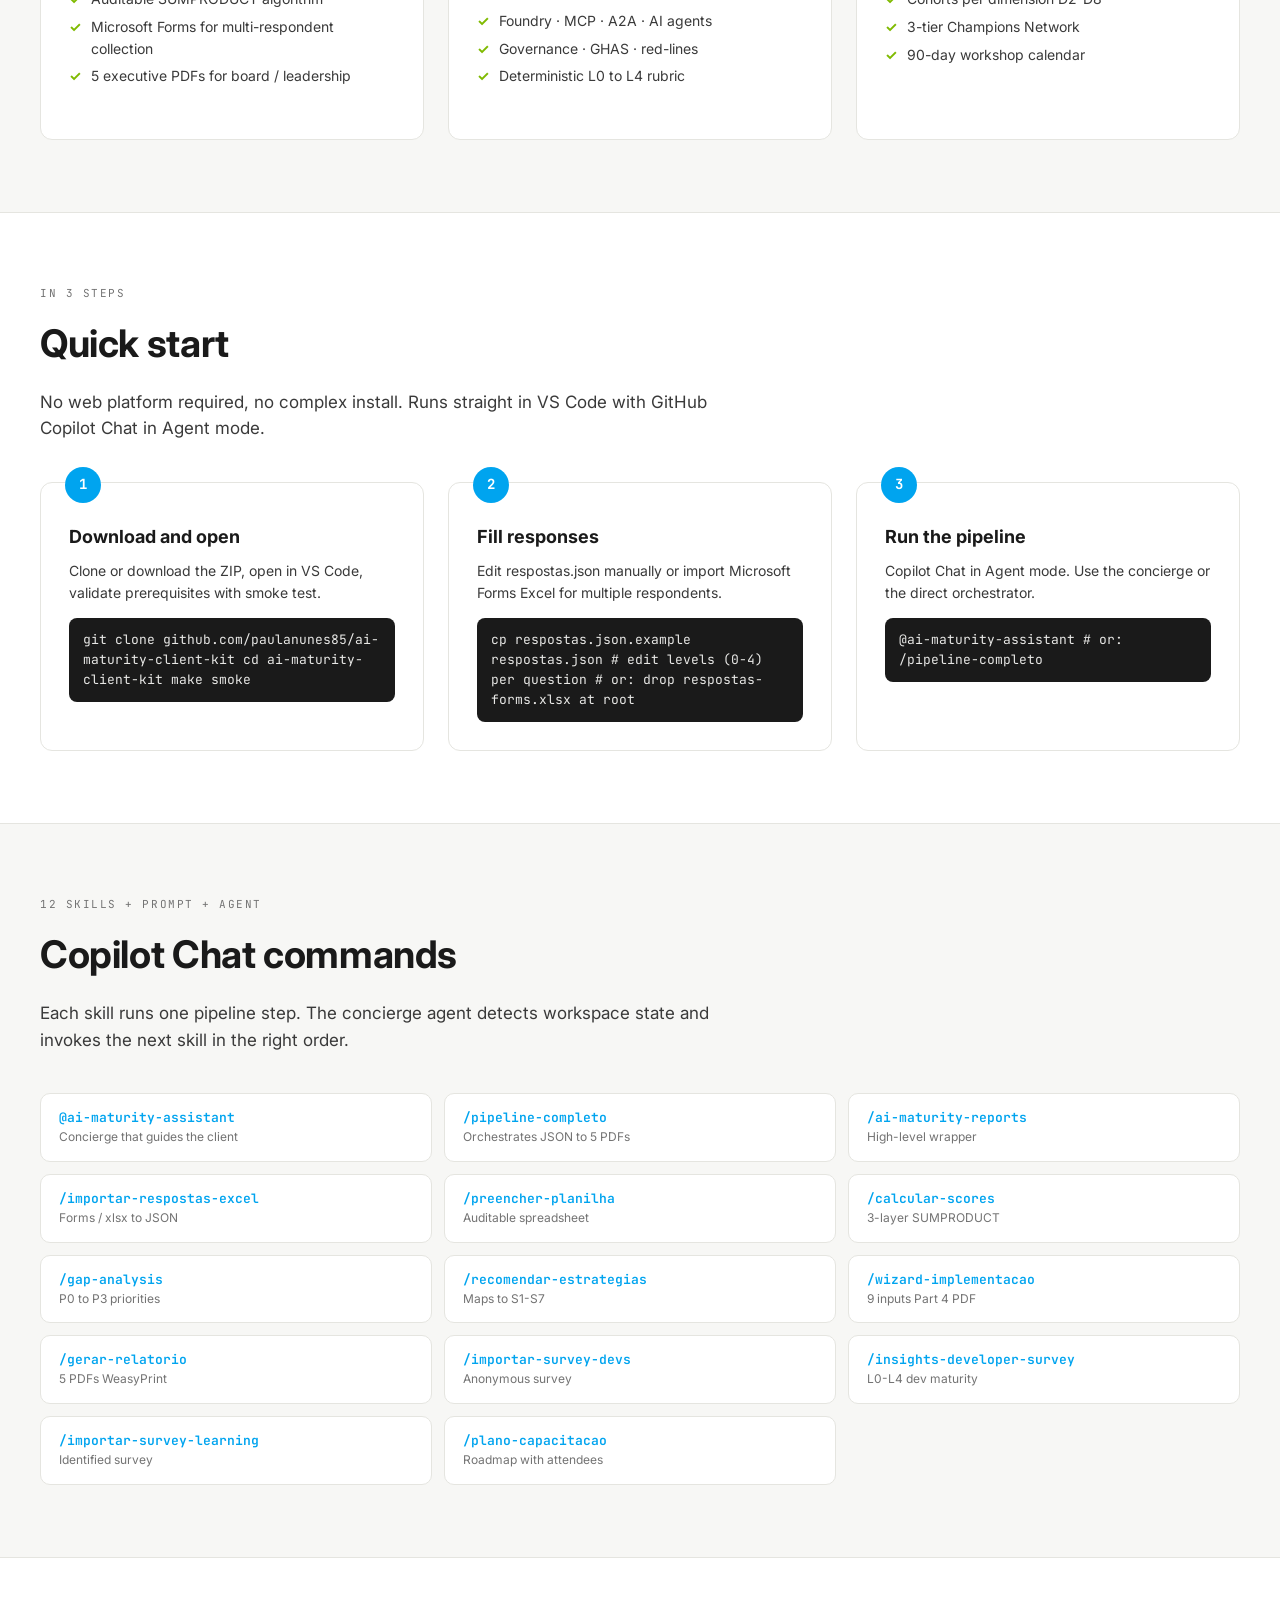
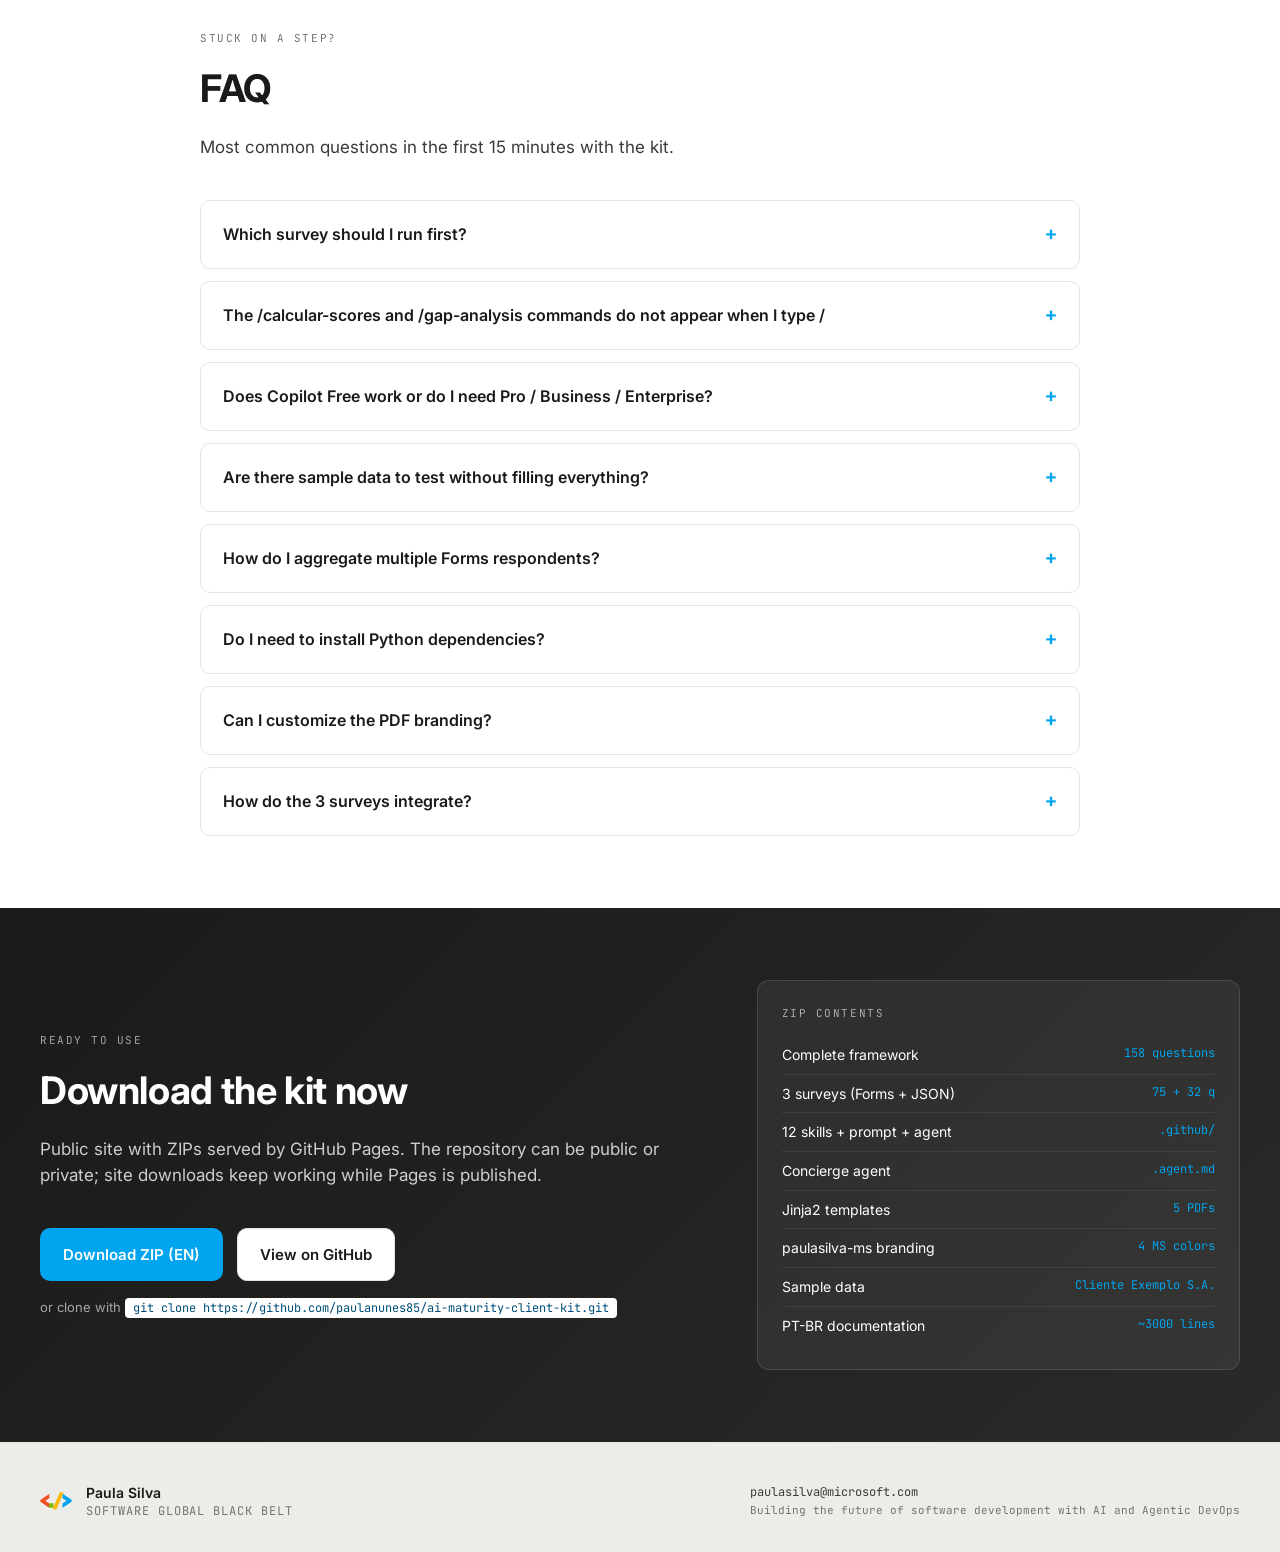
==== commit 246daae3: "feat: add script to build language-specific ZIP packages for AI Maturity client kit - Implemented a " ====
--- a/docs/index.html
+++ b/docs/index.html
@@ -4,391 +4,21 @@
 <meta charset="UTF-8">
 <meta name="viewport" content="width=device-width, initial-scale=1.0">
 <title>Kit AI Maturity Assessment · Paula Silva</title>
-<meta name="description" content="Kit auto-serviço para conduzir o AI Maturity Assessment com GitHub Copilot. 3 surveys complementares, 5 PDFs production-quality, plano de capacitação personalizado.">
+<meta name="description" content="Kit auto-servico para conduzir o AI Maturity Assessment com GitHub Copilot.">
 <link rel="preconnect" href="https://fonts.googleapis.com">
 <link rel="preconnect" href="https://fonts.gstatic.com" crossorigin>
 <link href="https://fonts.googleapis.com/css2?family=Inter:wght@300;400;500;600;700;800;900&family=JetBrains+Mono:wght@400;500;600&display=swap" rel="stylesheet">
 <link rel="stylesheet" href="styles.css">
-
-<!-- Logo SVG for favicon (data URI) -->
 <link rel="icon" type="image/svg+xml" href='data:image/svg+xml;utf8,<svg xmlns="http://www.w3.org/2000/svg" viewBox="0 0 1914 1062"><path fill="%23F25022" d="M532 131 L36 462 L13 497 L13 560 L23 582 L48 604 L521 923 L539 926 L539 699 L547 680 L314 530 L527 395 L551 371 L558 347 L558 155 L547 135 Z"/><path fill="%237FBA00" d="M551 681 L542 693 L540 700 L540 917 L546 930 L558 940 L571 943 L778 943 L788 941 L798 935 L809 910 L809 702 L807 694 L799 682 L784 674 L566 674 Z"/><path fill="%23FFB900" d="M1390 16 L1208 13 L1184 23 L1171 38 L768 1009 L768 1026 L778 1038 L957 1042 L975 1037 L995 1017 L1346 179 L1349 145 L1367 129 L1401 47 L1402 31 Z"/><path fill="%2300A4EF" d="M1369 131 L1350 149 L1349 355 L1354 369 L1385 399 L1592 528 L1373 667 L1354 688 L1349 703 L1349 907 L1361 924 L1377 926 L1871 595 L1893 563 L1894 501 L1885 477 L1863 456 L1398 142 Z"/></svg>'>
 </head>
-<body>
-
-<!-- ============================ Chrome bar -->
-<div class="chrome">
-  <div class="chrome__inner">
-    <div class="chrome__brand">
-      <svg viewBox="0 0 1914 1062" xmlns="http://www.w3.org/2000/svg" role="img" aria-label="paulasilva">
-        <title>paulasilva</title>
-        <path fill="#F25022" d="M532 131 L36 462 L13 497 L13 560 L23 582 L48 604 L521 923 L539 926 L539 699 L547 680 L314 530 L527 395 L551 371 L558 347 L558 155 L547 135 Z"/>
-        <path fill="#7FBA00" d="M551 681 L542 693 L540 700 L540 917 L546 930 L558 940 L571 943 L778 943 L788 941 L798 935 L809 910 L809 702 L807 694 L799 682 L784 674 L566 674 Z"/>
-        <path fill="#FFB900" d="M1390 16 L1208 13 L1184 23 L1171 38 L768 1009 L768 1026 L778 1038 L957 1042 L975 1037 L995 1017 L1346 179 L1349 145 L1367 129 L1401 47 L1402 31 Z"/>
-        <path fill="#00A4EF" d="M1369 131 L1350 149 L1349 355 L1354 369 L1385 399 L1592 528 L1373 667 L1354 688 L1349 703 L1349 907 L1361 924 L1377 926 L1871 595 L1893 563 L1894 501 L1885 477 L1863 456 L1398 142 Z"/>
-      </svg>
-      <div class="chrome__brand-text">
-        Paula Silva<br>Software Global Black Belt
-      </div>
-    </div>
-    <nav class="chrome__nav">
-      <a href="#pipeline">Pipeline</a>
-      <a href="#surveys">3 Surveys</a>
-      <a href="#quickstart">Quick start</a>
-      <a href="#skills">Skills</a>
-      <a href="#faq">FAQ</a>
-      <a href="#download">Download</a>
-    </nav>
-  </div>
+<body data-lang="pt-BR" data-base="" data-content="content.json" data-autodetect="true">
+<div id="app">
+  <main class="loading">
+    <h1>AI Maturity Assessment Kit</h1>
+    <p>Carregando conteudo...</p>
+  </main>
 </div>
-
-<!-- ============================ Hero -->
-<section class="hero">
-  <div class="hero__inner">
-    <div>
-      <div class="hero__eyebrow">
-        <span class="hero__eyebrow-dot"></span>
-        Kit auto-serviço · PT-BR
-      </div>
-      <h1 class="hero__title">
-        AI Maturity Assessment com <span class="accent">GitHub Copilot</span>
-      </h1>
-      <p class="hero__lede">
-        Conduza o assessment de maturidade IA da sua organização sem depender da plataforma web.
-        3 surveys complementares, pipeline orquestrado por skills custom, 5 PDFs executivos production-quality
-        e plano de capacitação com nomes e emails dos inscritos.
-      </p>
-      <div class="hero__ctas">
-        <a class="btn btn--primary" href="#download">
-          ⬇ Baixar o kit (.zip)
-        </a>
-        <a class="btn btn--secondary" href="#quickstart">
-          ▶ Quick start em 3 passos
-        </a>
-      </div>
-    </div>
-
-    <aside class="hero__card">
-      <div class="hero__card-title">O que você recebe</div>
-      <div class="hero__card-rows">
-        <div class="hero__card-row">
-          <div class="hero__card-icon hero__card-icon--blue">📄</div>
-          <div><strong>5 PDFs executivos</strong><br><span style="color:var(--ink-3);font-size:12px">Score + 3 roadmaps + Implementation Guide</span></div>
-          <span class="hero__card-num">~2 MB</span>
-        </div>
-        <div class="hero__card-row">
-          <div class="hero__card-icon hero__card-icon--green">📊</div>
-          <div><strong>XLSX auditável</strong><br><span style="color:var(--ink-3);font-size:12px">Fórmulas SUMPRODUCT calculam ao vivo</span></div>
-          <span class="hero__card-num">~80 KB</span>
-        </div>
-        <div class="hero__card-row">
-          <div class="hero__card-icon hero__card-icon--yellow">🎓</div>
-          <div><strong>Plano de capacitação</strong><br><span style="color:var(--ink-3);font-size:12px">Champions, cohorts, workshops com inscritos</span></div>
-          <span class="hero__card-num">.md</span>
-        </div>
-        <div class="hero__card-row">
-          <div class="hero__card-icon hero__card-icon--red">🧙</div>
-          <div><strong>Wizard customizável</strong><br><span style="color:var(--ink-3);font-size:12px">RACI, ADKAR, Quick Wins via HTML / JSON</span></div>
-          <span class="hero__card-num">9 inputs</span>
-        </div>
-      </div>
-    </aside>
-  </div>
-</section>
-
-<!-- ============================ Pipeline -->
-<section class="pipeline" id="pipeline">
-  <div class="container">
-    <div class="section__eyebrow">Como funciona</div>
-    <h2 class="section__title">Pipeline em uma linha</h2>
-    <p class="section__lede">
-      Você preenche um JSON (ou Excel do Microsoft Forms). O agente concierge invoca as skills em ordem.
-      Em ~5 minutos você tem os 5 PDFs production-quality prontos para apresentar.
-    </p>
-    <div class="pipeline__chain">
-      <div class="pipe-step pipe-step--in">
-        <div class="pipe-step__num">INPUT</div>
-        <div class="pipe-step__name">respostas.json</div>
-        <div class="pipe-step__hint">ou .xlsx do Forms</div>
-      </div>
-      <div class="pipe-step pipe-step--core">
-        <div class="pipe-step__num">1</div>
-        <div class="pipe-step__name">/calcular-scores</div>
-        <div class="pipe-step__hint">SUMPRODUCT 3 camadas</div>
-      </div>
-      <div class="pipe-step pipe-step--core">
-        <div class="pipe-step__num">2</div>
-        <div class="pipe-step__name">/gap-analysis</div>
-        <div class="pipe-step__hint">P0 / P1 / P2 / P3</div>
-      </div>
-      <div class="pipe-step pipe-step--core">
-        <div class="pipe-step__num">3</div>
-        <div class="pipe-step__name">/recomendar-estrategias</div>
-        <div class="pipe-step__hint">S1 - S7 + tecnologias</div>
-      </div>
-      <div class="pipe-step pipe-step--core">
-        <div class="pipe-step__num">4</div>
-        <div class="pipe-step__name">/wizard-implementacao</div>
-        <div class="pipe-step__hint">9 inputs Parte 4</div>
-      </div>
-      <div class="pipe-step pipe-step--core">
-        <div class="pipe-step__num">5</div>
-        <div class="pipe-step__name">/gerar-relatorio</div>
-        <div class="pipe-step__hint">Jinja2 + WeasyPrint</div>
-      </div>
-      <div class="pipe-step pipe-step--out">
-        <div class="pipe-step__num">OUTPUT</div>
-        <div class="pipe-step__name">5 PDFs · XLSX</div>
-        <div class="pipe-step__hint">production-quality</div>
-      </div>
-    </div>
-  </div>
-</section>
-
-<!-- ============================ 3 Surveys -->
-<section id="surveys">
-  <div class="container">
-    <div class="section__eyebrow">Escolha o escopo</div>
-    <h2 class="section__title">3 surveys complementares</h2>
-    <p class="section__lede">
-      Rode 1, 2 ou os 3 baseado no objetivo. Cada survey informa o próximo,
-      e o agente concierge cruza os resultados automaticamente.
-    </p>
-    <div class="cards">
-
-      <article class="card card--a">
-        <div class="card__badge"><span class="card__badge-dot"></span>🅰️ ASSESSMENT</div>
-        <h3 class="card__title">AI Maturity Assessment</h3>
-        <div class="card__subtitle">Organizacional · leadership-driven · Likert L0 a L4</div>
-        <div class="card__meta">
-          <div><strong>158</strong>perguntas</div>
-          <div><strong>60-90 min</strong>coletar</div>
-          <div><strong>5 PDFs</strong>output</div>
-        </div>
-        <ul class="card__list">
-          <li>3 pilares · 28 capabilities · 7 estratégias</li>
-          <li>Algoritmo SUMPRODUCT auditável</li>
-          <li>Microsoft Forms para coleta multi-respondente</li>
-          <li>5 PDFs executivos para board / liderança</li>
-        </ul>
-      </article>
-
-      <article class="card card--b">
-        <div class="card__badge"><span class="card__badge-dot"></span>🅱️ SURVEY-DEVS</div>
-        <h3 class="card__title">Developer Survey</h3>
-        <div class="card__subtitle">Anônimo · comportamental · 7 dimensões D2-D8</div>
-        <div class="card__meta">
-          <div><strong>75</strong>perguntas</div>
-          <div><strong>22-28 min</strong>por dev</div>
-          <div><strong>5+</strong>respondentes</div>
-        </div>
-        <ul class="card__list">
-          <li>Copilot · modos Ask / Edit / Agent / Coding Agent</li>
-          <li>Foundry · MCP · A2A · agentes IA</li>
-          <li>Governança · GHAS · red-lines</li>
-          <li>Rubrica determinística L0 a L4</li>
-        </ul>
-      </article>
-
-      <article class="card card--c">
-        <div class="card__badge"><span class="card__badge-dot"></span>🅲 SURVEY-LEARNING</div>
-        <h3 class="card__title">Learning & Growth Survey</h3>
-        <div class="card__subtitle">Identificado · capacitação · nome + email obrigatórios</div>
-        <div class="card__meta">
-          <div><strong>32</strong>perguntas</div>
-          <div><strong>5-8 min</strong>por dev</div>
-          <div><strong>3+</strong>respondentes</div>
-        </div>
-        <ul class="card__list">
-          <li>Top 10 tópicos demandados com inscritos</li>
-          <li>Cohorts por dimensão D2-D8</li>
-          <li>Champions Network em 3 tiers</li>
-          <li>Calendário 90 dias de workshops</li>
-        </ul>
-      </article>
-
-    </div>
-  </div>
-</section>
-
-<!-- ============================ Quick Start -->
-<section id="quickstart" style="background: var(--paper); border-top: 1px solid var(--rule); border-bottom: 1px solid var(--rule);">
-  <div class="container">
-    <div class="section__eyebrow">Em 3 passos</div>
-    <h2 class="section__title">Quick start</h2>
-    <p class="section__lede">
-      Não exige plataforma web nem instalação complexa. Funciona direto no VS Code com GitHub Copilot Chat em modo Agent.
-    </p>
-    <div class="steps">
-      <div class="step">
-        <div class="step__num">1</div>
-        <h3 class="step__title">Baixar e abrir</h3>
-        <p class="step__body">Clone ou baixe o ZIP, abra no VS Code, valide pré-requisitos com smoke test.</p>
-        <code class="step__cmd">git clone github.com/paulanunes85/ai-maturity-client-kit
-cd ai-maturity-client-kit
-make smoke</code>
-      </div>
-      <div class="step">
-        <div class="step__num">2</div>
-        <h3 class="step__title">Preencher respostas</h3>
-        <p class="step__body">Edite <code>respostas.json</code> manualmente ou importe Excel do Microsoft Forms (multi-respondente).</p>
-        <code class="step__cmd">cp respostas.json.example respostas.json
-# edite levels (0-4) por questão
-# ou: cole respostas-forms.xlsx na raiz</code>
-      </div>
-      <div class="step">
-        <div class="step__num">3</div>
-        <h3 class="step__title">Rodar o pipeline</h3>
-        <p class="step__body">Copilot Chat em modo Agent. Use o concierge ou o orquestrador direto.</p>
-        <code class="step__cmd">@ai-maturity-assistant
-# ou:
-/pipeline-completo</code>
-      </div>
-    </div>
-  </div>
-</section>
-
-<!-- ============================ Skills -->
-<section id="skills">
-  <div class="container">
-    <div class="section__eyebrow">12 skills custom</div>
-    <h2 class="section__title">Comandos do Copilot Chat</h2>
-    <p class="section__lede">
-      Cada skill executa uma etapa do pipeline. O agente concierge (<code>@ai-maturity-assistant</code>)
-      detecta o estado do workspace e invoca a próxima skill na ordem certa.
-    </p>
-    <div class="skills-grid">
-      <div class="skill-pill"><div><div class="skill-pill__cmd">@ai-maturity-assistant</div><div class="skill-pill__desc">Concierge que conduz o cliente</div></div></div>
-      <div class="skill-pill"><div><div class="skill-pill__cmd">/pipeline-completo</div><div class="skill-pill__desc">Orquestra do JSON aos 5 PDFs</div></div></div>
-      <div class="skill-pill"><div><div class="skill-pill__cmd">/ai-maturity-reports</div><div class="skill-pill__desc">Wrapper de alto nível</div></div></div>
-      <div class="skill-pill"><div><div class="skill-pill__cmd">/importar-respostas-excel</div><div class="skill-pill__desc">Forms / xlsx → JSON</div></div></div>
-      <div class="skill-pill"><div><div class="skill-pill__cmd">/preencher-planilha</div><div class="skill-pill__desc">Excel auditável</div></div></div>
-      <div class="skill-pill"><div><div class="skill-pill__cmd">/calcular-scores</div><div class="skill-pill__desc">SUMPRODUCT 3 camadas</div></div></div>
-      <div class="skill-pill"><div><div class="skill-pill__cmd">/gap-analysis</div><div class="skill-pill__desc">Prioridades P0 a P3</div></div></div>
-      <div class="skill-pill"><div><div class="skill-pill__cmd">/recomendar-estrategias</div><div class="skill-pill__desc">Mapeia para S1-S7</div></div></div>
-      <div class="skill-pill"><div><div class="skill-pill__cmd">/wizard-implementacao</div><div class="skill-pill__desc">9 inputs Parte 4 PDF</div></div></div>
-      <div class="skill-pill"><div><div class="skill-pill__cmd">/gerar-relatorio</div><div class="skill-pill__desc">5 PDFs WeasyPrint</div></div></div>
-      <div class="skill-pill"><div><div class="skill-pill__cmd">/importar-survey-devs</div><div class="skill-pill__desc">Survey anônimo</div></div></div>
-      <div class="skill-pill"><div><div class="skill-pill__cmd">/insights-developer-survey</div><div class="skill-pill__desc">Maturidade L0-L4 devs</div></div></div>
-      <div class="skill-pill"><div><div class="skill-pill__cmd">/importar-survey-learning</div><div class="skill-pill__desc">Survey identificado</div></div></div>
-      <div class="skill-pill"><div><div class="skill-pill__cmd">/plano-capacitacao</div><div class="skill-pill__desc">Roadmap com inscritos</div></div></div>
-    </div>
-  </div>
-</section>
-
-<!-- ============================ FAQ -->
-<section id="faq" style="background: var(--paper); border-top: 1px solid var(--rule);">
-  <div class="container" style="max-width: 880px;">
-    <div class="section__eyebrow">Travou em algum passo?</div>
-    <h2 class="section__title">FAQ</h2>
-    <p class="section__lede">Dúvidas mais comuns nos primeiros 15 minutos com o kit.</p>
-    <div class="faq">
-
-      <details class="faq__item">
-        <summary>Qual survey devo rodar primeiro?</summary>
-        <p>Para consultoria séria, rode os 3 nessa ordem: <strong>Developer Survey</strong> (anônimo) → <strong>Learning Survey</strong> (identificado) → <strong>Assessment principal</strong> (liderança avalia informada). Para baseline rápido apenas do board, rode só o Assessment principal. O agente <code>@ai-maturity-assistant</code> te guia na escolha.</p>
-      </details>
-
-      <details class="faq__item">
-        <summary>Os comandos <code>/calcular-scores</code>, <code>/gap-analysis</code> não aparecem ao digitar <code>/</code></summary>
-        <p>Copilot Chat precisa estar em <strong>modo Agent</strong>. Clique no dropdown ao lado do ícone do Copilot e escolha <strong>Agent</strong>. Se ainda não aparecer, recarregue a janela do VS Code (<code>Cmd/Ctrl+Shift+P</code> → "Developer: Reload Window").</p>
-      </details>
-
-      <details class="faq__item">
-        <summary>Copilot Free funciona ou preciso de Pro / Business / Enterprise?</summary>
-        <p>Skills custom funcionam no Free com limites de mensagens. Para o fluxo completo (158 perguntas + 5 PDFs + cross-survey) recomendamos <strong>Copilot Pro, Business ou Enterprise</strong>. Confirme com sua org se há restrições de skills custom em planos enterprise.</p>
-      </details>
-
-      <details class="faq__item">
-        <summary>Tem dados de exemplo para testar sem preencher tudo?</summary>
-        <p>Sim. O kit vem com <code>respostas.json.example</code> (Cliente Exemplo S.A., 46 respostas mockadas) e respondentes mock para os 2 surveys. Rode <code>cp respostas.json.example respostas.json</code> e depois <code>/pipeline-completo</code> para ver o output completo em ~3 minutos.</p>
-      </details>
-
-      <details class="faq__item">
-        <summary>Como agrego respostas de múltiplos respondentes do Forms?</summary>
-        <p>A skill <code>/importar-respostas-excel</code> faz <strong>média automática</strong> por questão quando o Excel tem múltiplas linhas. Mesmo comportamento da plataforma web. Mínimo recomendado: 3 respondentes para o assessment principal, 5 para o Developer Survey.</p>
-      </details>
-
-      <details class="faq__item">
-        <summary>Preciso instalar dependências Python?</summary>
-        <p>Sim, apenas 3: <code>jinja2</code>, <code>weasyprint</code> e <code>openpyxl</code>. Rode <code>make install-deps</code> ou <code>pip install jinja2 weasyprint openpyxl</code>. No macOS o WeasyPrint precisa de <code>brew install pango</code>; no Linux/WSL, do pacote <code>libpango-1.0-0</code>.</p>
-      </details>
-
-      <details class="faq__item">
-        <summary>Posso customizar o branding dos PDFs?</summary>
-        <p>O kit usa a identidade <strong>paulasilva-ms</strong> (paleta Microsoft 4 cores). Para customizar: edite <code>relatorios/scripts/branding.py</code> com suas constantes (cor primária, autor, contato, tagline) e re-renderize. Os 5 templates Jinja2 em <code>relatorios/templates/</code> consomem essas variáveis automaticamente.</p>
-      </details>
-
-      <details class="faq__item">
-        <summary>Como funciona a integração entre os 3 surveys?</summary>
-        <p>Cada survey output alimenta o próximo: o <strong>Learning Survey</strong> gera um plano que o <strong>wizard auto-fill (modo D)</strong> usa para popular 6 dos 9 inputs do Implementation Guide. O <strong>Developer Survey</strong> calcula maturidade real por dimensão, que pode ser cruzada com a maturidade declarada da liderança no PDF de Score Justification.</p>
-      </details>
-
-    </div>
-  </div>
-</section>
-
-<!-- ============================ Download -->
-<section class="download" id="download">
-  <div class="container">
-    <div class="download__inner">
-      <div>
-        <div class="section__eyebrow">Pronto para usar</div>
-        <h2 class="section__title">Baixe o kit agora</h2>
-        <p class="section__lede">
-          Repositório público no GitHub com instalação em &lt; 2 minutos. Sem registro, sem custo,
-          sem dependência de plataforma SaaS. Validado por smoke test automatizado em cada commit.
-        </p>
-        <div class="download__cta">
-          <a class="btn btn--primary" href="https://github.com/paulanunes85/ai-maturity-client-kit/archive/refs/heads/main.zip">
-            ⬇ Baixar ZIP (main)
-          </a>
-          <a class="btn btn--secondary" href="https://github.com/paulanunes85/ai-maturity-client-kit" style="margin-left: 10px;">
-            ↗ Ver no GitHub
-          </a>
-        </div>
-        <p class="download__hint">
-          ou clone com <code style="background:rgba(255,255,255,0.1);padding:2px 8px;border-radius:4px;color:#9adfff">git clone https://github.com/paulanunes85/ai-maturity-client-kit.git</code>
-        </p>
-      </div>
-
-      <div class="download__panel">
-        <div class="download__panel-title">Conteúdo do ZIP</div>
-        <ul>
-          <li>📋 Framework completo<code>158 perguntas</code></li>
-          <li>📝 3 surveys (Forms + JSON)<code>75 + 32 q</code></li>
-          <li>🎯 12 skills Copilot Chat<code>.github/skills/</code></li>
-          <li>🤖 Agente concierge<code>.agent.md</code></li>
-          <li>📄 Templates Jinja2<code>5 PDFs</code></li>
-          <li>🎨 Branding paulasilva-ms<code>4 cores MS</code></li>
-          <li>🧪 Dados de exemplo<code>Cliente Exemplo S.A.</code></li>
-          <li>📘 Documentação PT-BR<code>~3000 linhas</code></li>
-        </ul>
-      </div>
-    </div>
-  </div>
-</section>
-
-<!-- ============================ Footer -->
-<footer class="footer">
-  <div class="footer__inner">
-    <div class="footer__sig">
-      <svg viewBox="0 0 1914 1062" xmlns="http://www.w3.org/2000/svg">
-        <path fill="#F25022" d="M532 131 L36 462 L13 497 L13 560 L23 582 L48 604 L521 923 L539 926 L539 699 L547 680 L314 530 L527 395 L551 371 L558 347 L558 155 L547 135 Z"/>
-        <path fill="#7FBA00" d="M551 681 L542 693 L540 700 L540 917 L546 930 L558 940 L571 943 L778 943 L788 941 L798 935 L809 910 L809 702 L807 694 L799 682 L784 674 L566 674 Z"/>
-        <path fill="#FFB900" d="M1390 16 L1208 13 L1184 23 L1171 38 L768 1009 L768 1026 L778 1038 L957 1042 L975 1037 L995 1017 L1346 179 L1349 145 L1367 129 L1401 47 L1402 31 Z"/>
-        <path fill="#00A4EF" d="M1369 131 L1350 149 L1349 355 L1354 369 L1385 399 L1592 528 L1373 667 L1354 688 L1349 703 L1349 907 L1361 924 L1377 926 L1871 595 L1893 563 L1894 501 L1885 477 L1863 456 L1398 142 Z"/>
-      </svg>
-      <div class="footer__sig-text">
-        <div class="footer__sig-name">Paula Silva</div>
-        <div class="footer__sig-role">Software Global Black Belt</div>
-      </div>
-    </div>
-    <div class="footer__contact">
-      <a href="mailto:paulasilva@microsoft.com">paulasilva@microsoft.com</a><br>
-      <span style="font-size:11px">Building the future of software development with AI and Agentic DevOps</span>
-    </div>
-  </div>
-</footer>
-
+<noscript>Ative JavaScript para visualizar o mini-site.</noscript>
+<script src="app.js" defer></script>
 </body>
 </html>
--- a/docs/styles.css
+++ b/docs/styles.css
@@ -57,6 +57,26 @@
   -webkit-font-smoothing: antialiased;
 }
 
+.loading {
+  min-height: 70vh;
+  display: grid;
+  place-content: center;
+  gap: 12px;
+  padding: 48px 24px;
+  text-align: center;
+  color: var(--ink-2);
+}
+.loading h1 {
+  color: var(--ink);
+  font-size: clamp(28px, 4vw, 42px);
+}
+.loading code {
+  background: var(--paper);
+  border: 1px solid var(--rule);
+  border-radius: 4px;
+  padding: 2px 6px;
+}
+
 a {
   color: var(--c-blue);
   text-decoration: none;
@@ -75,8 +95,8 @@
   top: 0;
   z-index: 50;
   background: rgba(255,255,255,0.92);
+  -webkit-backdrop-filter: saturate(180%) blur(12px);
   backdrop-filter: saturate(180%) blur(12px);
-  -webkit-backdrop-filter: saturate(180%) blur(12px);
   border-bottom: 1px solid var(--rule);
 }
 @media (prefers-color-scheme: dark) {
@@ -118,6 +138,19 @@
   color: var(--ink-2);
 }
 .chrome__nav a:hover { color: var(--c-blue); }
+
+.chrome__lang {
+  margin-left: 18px;
+  padding-left: 18px;
+  border-left: 1px solid var(--rule);
+  font-family: var(--font-mono);
+  font-size: 11px;
+  letter-spacing: 0.08em;
+  color: var(--ink-3);
+}
+.chrome__lang strong { color: var(--ink); font-weight: 700; }
+.chrome__lang a { color: var(--ink-3); font-weight: 400; }
+.chrome__lang a:hover { color: var(--c-blue); }
 
 @media (max-width: 720px) {
   .chrome__nav { display: none; }
@@ -236,7 +269,10 @@
   width: 28px; height: 28px;
   display: grid; place-items: center;
   border-radius: 8px;
-  font-size: 16px;
+  font-family: var(--font-mono);
+  font-size: 9px;
+  font-weight: 700;
+  letter-spacing: 0;
   background: var(--bg);
 }
 .hero__card-icon--blue   { background: var(--c-blue-50); }
@@ -248,12 +284,27 @@
   color: var(--ink-3);
   font-size: 12px;
 }
+.hero__card-copy {
+  color: var(--ink-3);
+  font-size: 12px;
+}
 
 /* ================================ Sections */
 section { padding: 72px 32px; }
 @media (max-width: 720px) { section { padding: 48px 20px; } }
 
+.section--paper {
+  background: var(--paper);
+  border-top: 1px solid var(--rule);
+  border-bottom: 1px solid var(--rule);
+}
+
+.section--faq {
+  border-bottom: 0;
+}
+
 .container { max-width: 1200px; margin: 0 auto; }
+.faq-container { max-width: 880px; }
 
 .section__eyebrow {
   font-family: var(--font-mono);
@@ -522,10 +573,17 @@
 
 .download__cta .btn--primary { background: var(--c-blue); }
 .download__cta .btn--primary:hover { background: var(--c-green); color: white; }
+.download__repo { margin-left: 10px; }
 .download__hint {
   margin-top: 16px;
   font-size: 13px;
   color: rgba(255,255,255,0.6);
+}
+.download__clone {
+  background: #ffffff;
+  color: #004f7a;
+  padding: 2px 8px;
+  border-radius: 4px;
 }
 
 .download__panel {
@@ -587,3 +645,4 @@
 .footer__sig-role { font-size: 12px; color: var(--ink-3); font-family: var(--font-mono); letter-spacing: 0.08em; text-transform: uppercase; }
 .footer__contact { color: var(--ink-3); font-family: var(--font-mono); font-size: 12px; }
 .footer__contact a { color: var(--ink-2); }
+.footer__tagline { font-size: 11px; }
